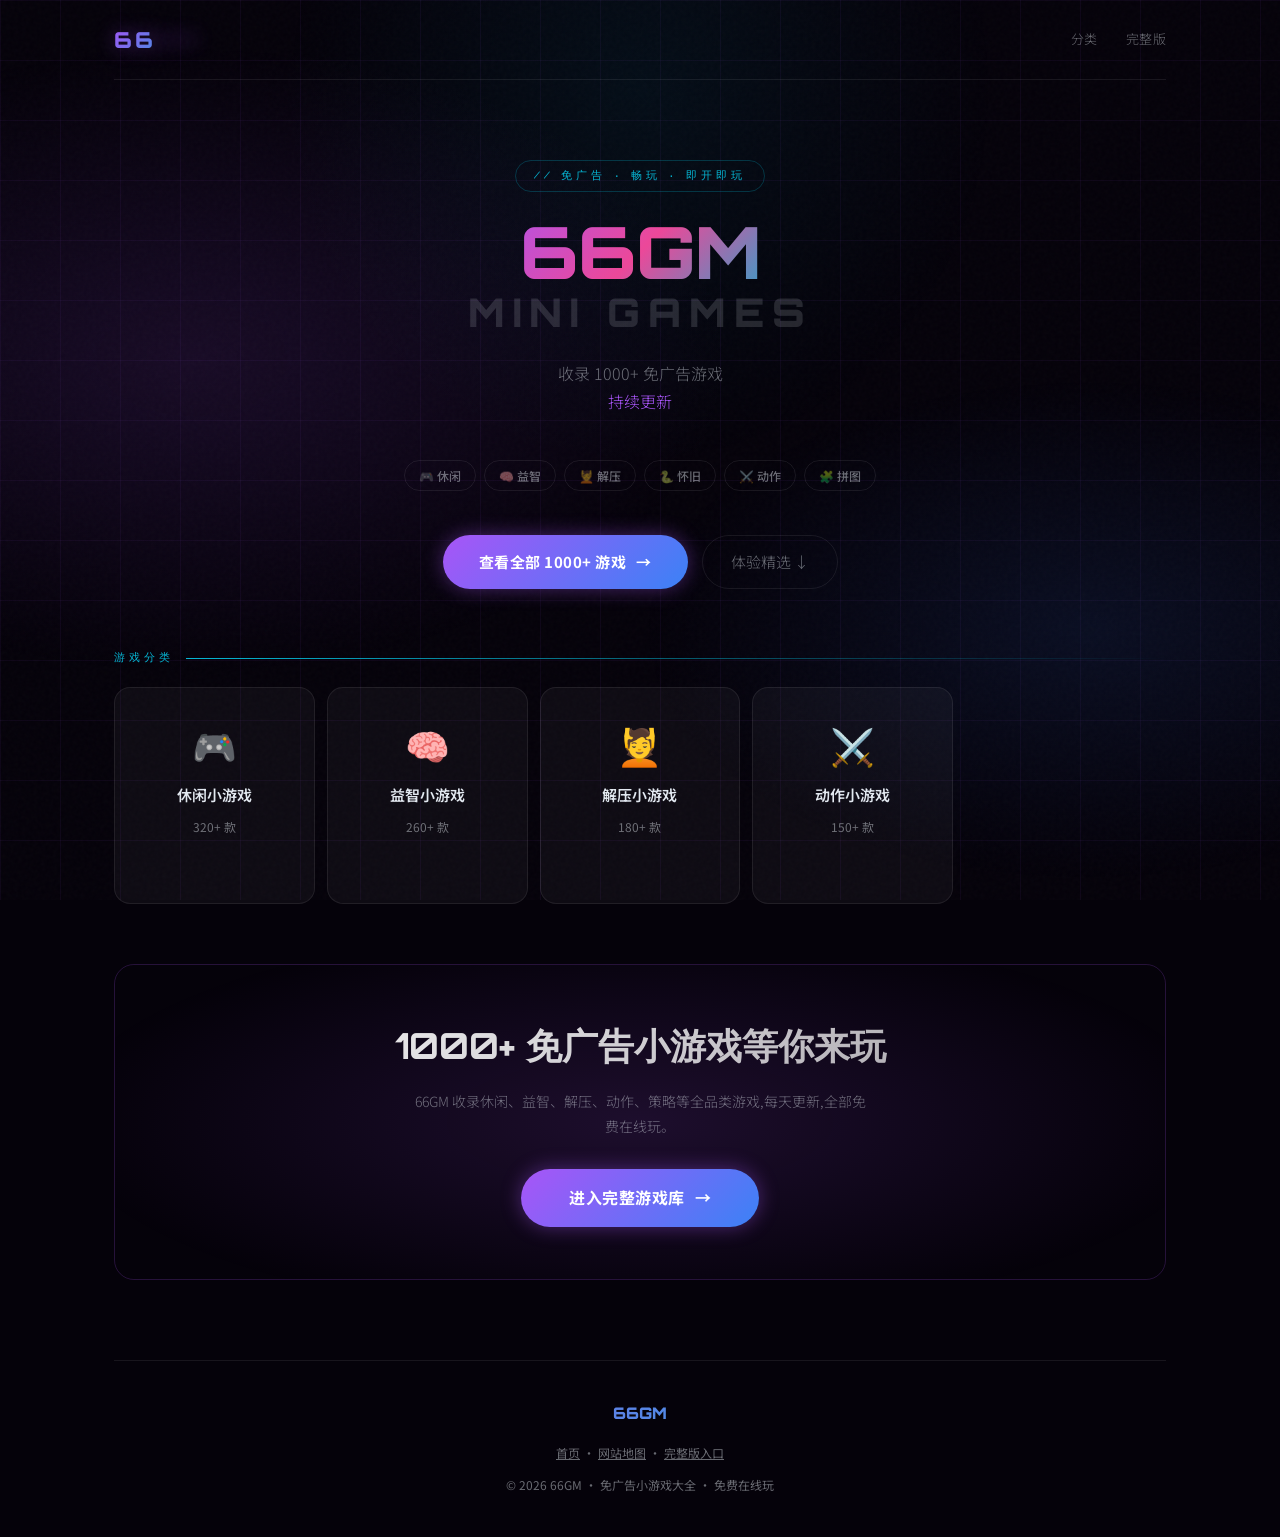
==== index.html @ 883848dd "Update index.html, robots.txt, and sitemap.xml for domain change to 66gm.top and enhance SEO metadat" ====
<!DOCTYPE html>
<html lang="zh-CN">
<head>
  <meta charset="UTF-8" />
  <meta name="viewport" content="width=device-width, initial-scale=1.0" />
  <title>免广告小游戏_抖音小游戏免广告入口_某音小游戏无广告大全-66GM</title>
  <meta name="description" content="66GM免广告小游戏大全，收录1000+抖音小游戏免广告版本，支持免广告入口、无广告畅玩！包含休闲/益智/解压/动作等全品类游戏，免费在线玩，即开即玩无广告。" />
  <meta name="keywords" content="免广告小游戏,抖音小游戏免广告,某音小游戏无广告,抖音免广告小游戏,无广告小游戏,小游戏免广告入口,某音小游戏入口,小游戏去广告版,免广告游戏在线玩" />
  <meta name="robots" content="index,follow" />
  <link rel="canonical" href="https://66gm.top/" />
  <link ref="icon" href="./favicon.ico" />

  <link rel="preconnect" href="https://fonts.googleapis.com" />
  <link href="https://fonts.googleapis.com/css2?family=Orbitron:wght@400;700;900&family=Noto+Sans+SC:wght@300;400;500;700&display=swap" rel="stylesheet" />

  <script type="application/ld+json">
  {
    "@context": "https://schema.org",
    "@type": "WebSite",
    "name": "66GM免广告小游戏",
    "alternateName": ["66GM", "免广告小游戏大全"],
    "url": "https://66gm.top/",
    "description": "66GM免广告小游戏大全，收录1000+抖音小游戏免广告版本，支持免广告入口、无广告畅玩",
    "keywords": "免广告小游戏,抖音小游戏免广告,某音小游戏无广告,小游戏免广告入口",
    "potentialAction": {
      "@type": "SearchAction",
      "target": "https://66gm.top/search?q={search_term_string}",
      "query-input": "required name=search_term_string"
    }
  }
  </script>
  
  <script type="application/ld+json">
  {
    "@context": "https://schema.org",
    "@type": "WebPage",
    "name": "免广告小游戏_抖音小游戏免广告入口",
    "url": "https://66gm.top/",
    "description": "66GM免广告小游戏大全，收录1000+抖音小游戏免广告版本，包含休闲/益智/解压/动作等全品类游戏",
    "inLanguage": "zh-CN",
    "isPartOf": {
      "@type": "WebSite",
      "name": "66GM免广告小游戏",
      "url": "https://66gm.top/"
    }
  }
  </script>
  
  <script type="application/ld+json">
  {
    "@context": "https://schema.org",
    "@type": "Organization",
    "name": "66GM",
    "alternateName": "66GM免广告小游戏",
    "url": "https://66gm.top/",
    "description": "免广告小游戏平台，收录1000+免广告游戏，支持抖音小游戏免广告入口",
    "sameAs": []
  }
  </script>

  <style>
    *,*::before,*::after{box-sizing:border-box;margin:0;padding:0}

    :root{
      --bg:       #05020a;
      --surface:  rgba(255,255,255,0.04);
      --border:   rgba(255,255,255,0.08);
      --neon-p:   #a855f7;
      --neon-b:   #3b82f6;
      --neon-c:   #06b6d4;
      --neon-pink:#ec4899;
      --text:     #e2e8f0;
      --muted:    rgba(226,232,240,0.45);
      --glow-p:   0 0 20px rgba(168,85,247,0.4);
      --glow-b:   0 0 20px rgba(59,130,246,0.4);
      --glow-c:   0 0 20px rgba(6,182,212,0.4);
    }

    html{scroll-behavior:smooth;scrollbar-width:thin;scrollbar-color:var(--neon-p) var(--bg)}
    ::-webkit-scrollbar{width:4px}
    ::-webkit-scrollbar-track{background:var(--bg)}
    ::-webkit-scrollbar-thumb{background:var(--neon-p);border-radius:2px}

    body{
      font-family:'Noto Sans SC',sans-serif;
      background:var(--bg);
      color:var(--text);
      min-height:100vh;
      overflow-x:hidden;
      line-height:1.6;
    }

    /* ── Background ── */
    .bg-grid{
      position:fixed;inset:0;z-index:0;pointer-events:none;
      background-image:
        linear-gradient(rgba(168,85,247,0.06) 1px,transparent 1px),
        linear-gradient(90deg,rgba(168,85,247,0.06) 1px,transparent 1px);
      background-size:60px 60px;
    }
    .bg-glow{
      position:fixed;inset:0;z-index:0;pointer-events:none;
      background:
        radial-gradient(ellipse 60% 50% at 15% 40%,rgba(168,85,247,0.12) 0%,transparent 70%),
        radial-gradient(ellipse 50% 40% at 85% 70%,rgba(59,130,246,0.10) 0%,transparent 70%),
        radial-gradient(ellipse 40% 60% at 50% 10%,rgba(6,182,212,0.07) 0%,transparent 70%);
    }

    /* ── Noise overlay ── */
    .noise{
      position:fixed;inset:0;z-index:1;pointer-events:none;opacity:0.025;
      background-image:url("data:image/svg+xml,%3Csvg viewBox='0 0 256 256' xmlns='http://www.w3.org/2000/svg'%3E%3Cfilter id='n'%3E%3CfeTurbulence type='fractalNoise' baseFrequency='0.9' numOctaves='4' stitchTiles='stitch'/%3E%3C/filter%3E%3Crect width='100%25' height='100%25' filter='url(%23n)'/%3E%3C/svg%3E");
    }

    .wrapper{position:relative;z-index:2;max-width:1100px;margin:0 auto;padding:0 24px}

    /* ── Nav ── */
    nav{
      display:flex;align-items:center;justify-content:space-between;
      padding:22px 0;
      border-bottom:1px solid var(--border);
    }
    .logo{
      font-family:'Orbitron',monospace;
      font-size:22px;font-weight:900;
      background:linear-gradient(135deg,var(--neon-p),var(--neon-c));
      -webkit-background-clip:text;-webkit-text-fill-color:transparent;
      background-clip:text;
      text-shadow:var(--glow-p);
      letter-spacing:3px;
    }
    .logo span{opacity:.6}
    .nav-links{display:flex;gap:28px;font-size:13px}
    .nav-links a{
      color:var(--muted);text-decoration:none;transition:color .2s;
      font-weight:300;letter-spacing:.5px;
    }
    .nav-links a:hover{color:var(--text)}

    /* ── Hero ── */
    .hero{
      padding:80px 0 60px;
      display:flex;flex-direction:column;align-items:center;text-align:center;
    }
    .hero-eyebrow{
      font-family:'Orbitron',monospace;
      font-size:11px;letter-spacing:4px;text-transform:uppercase;
      color:var(--neon-c);
      margin-bottom:20px;
      padding:6px 18px;
      border:1px solid rgba(6,182,212,0.25);
      border-radius:100px;
      animation:pulse-border 3s ease-in-out infinite;
    }
    @keyframes pulse-border{
      0%,100%{border-color:rgba(6,182,212,0.25);box-shadow:0 0 0 rgba(6,182,212,0)}
      50%{border-color:rgba(6,182,212,0.55);box-shadow:0 0 14px rgba(6,182,212,0.15)}
    }
    .hero-title{
      font-family:'Orbitron',monospace;
      font-size:clamp(38px,7vw,72px);
      font-weight:900;
      line-height:1.1;
      margin-bottom:24px;
      letter-spacing:-1px;
    }
    .hero-title .line1{
      display:block;
      background:linear-gradient(135deg,#a855f7 0%,#ec4899 50%,#06b6d4 100%);
      -webkit-background-clip:text;-webkit-text-fill-color:transparent;
      background-clip:text;
    }
    .hero-title .line2{
      display:block;
      color:rgba(226,232,240,0.15);
      font-size:.55em;
      letter-spacing:8px;
    }
    .hero-sub{
      font-size:16px;color:var(--muted);font-weight:300;
      max-width:500px;margin-bottom:44px;
      line-height:1.8;
    }
    .hero-sub em{font-style:normal;color:var(--neon-p)}

    /* ── Tags ── */
    .hero-tags{display:flex;flex-wrap:wrap;gap:8px;justify-content:center;margin-bottom:44px}
    .tag{
      font-size:12px;font-weight:500;
      padding:5px 14px;border-radius:100px;
      border:1px solid var(--border);
      color:var(--muted);
      transition:all .2s;
    }
    .tag:hover{
      border-color:var(--neon-p);
      color:var(--neon-p);
      box-shadow:var(--glow-p);
    }

    /* ── CTA Button ── */
    .cta-group{display:flex;gap:14px;flex-wrap:wrap;justify-content:center}
    .btn-primary{
      display:inline-flex;align-items:center;gap:10px;
      padding:14px 36px;border-radius:100px;
      background:linear-gradient(135deg,var(--neon-p),var(--neon-b));
      color:#fff;font-weight:700;font-size:15px;
      text-decoration:none;
      box-shadow:var(--glow-p);
      transition:all .25s;
      letter-spacing:.5px;
      border:none;cursor:pointer;
    }
    .btn-primary:hover{
      transform:translateY(-2px) scale(1.02);
      box-shadow:0 0 40px rgba(168,85,247,0.5),var(--glow-p);
      text-decoration:none;color:#fff;
    }
    .btn-primary .arrow{transition:transform .2s}
    .btn-primary:hover .arrow{transform:translateX(4px)}

    .btn-ghost{
      display:inline-flex;align-items:center;gap:8px;
      padding:14px 28px;border-radius:100px;
      background:transparent;
      border:1px solid var(--border);
      color:var(--muted);font-size:15px;font-weight:300;
      text-decoration:none;transition:all .2s;
    }
    .btn-ghost:hover{
      border-color:rgba(255,255,255,0.25);
      color:var(--text);
      text-decoration:none;
    }

    /* ── Categories ── */
    .section-label{
      font-family:'Orbitron',monospace;
      font-size:11px;letter-spacing:4px;text-transform:uppercase;
      color:var(--neon-c);margin-bottom:20px;
      display:flex;align-items:center;gap:12px;
    }
    .section-label::after{
      content:'';flex:1;height:1px;
      background:linear-gradient(90deg,var(--neon-c),transparent);
    }

    .cat-grid{
      display:grid;
      grid-template-columns:repeat(auto-fill,minmax(200px,1fr));
      gap:12px;
      margin-bottom:60px;
    }
    .cat-card{
      position:relative;
      background:var(--surface);
      border:1px solid var(--border);
      border-radius:16px;
      padding:28px 20px;
      text-decoration:none;
      display:flex;flex-direction:column;align-items:center;
      gap:10px;
      overflow:hidden;
      transition:all .3s;
      cursor:pointer;
    }
    .cat-card::before{
      content:'';position:absolute;inset:0;
      background:linear-gradient(135deg,var(--c1,.6,.15),var(--c2,.6,.05));
      opacity:0;transition:opacity .3s;
    }
    .cat-card:hover{
      border-color:var(--c,var(--neon-p));
      transform:translateY(-4px);
      box-shadow:0 8px 32px rgba(0,0,0,0.4),0 0 20px var(--glow,var(--glow-p));
      text-decoration:none;
    }
    .cat-card:hover::before{opacity:1}
    .cat-card:nth-child(1){--c:#a855f7;--c1:168,85,247;--c2:59,130,246;--glow:var(--glow-p)}
    .cat-card:nth-child(2){--c:#06b6d4;--c1:6,182,212;--c2:6,182,212;--glow:var(--glow-c)}
    .cat-card:nth-child(3){--c:#ec4899;--c1:236,72,153;--c2:168,85,247;--glow:0 0 20px rgba(236,72,153,0.4)}
    .cat-card:nth-child(4){--c:#3b82f6;--c1:59,130,246;--c2:6,182,212;--glow:var(--glow-b)}
    .cat-icon{font-size:36px;position:relative;z-index:1}
    .cat-name{
      font-weight:600;font-size:15px;
      color:var(--text);position:relative;z-index:1;
    }
    .cat-count{
      font-size:12px;color:var(--muted);position:relative;z-index:1;
    }
    .cat-arrow{
      font-size:18px;opacity:0;transform:translateX(-6px);
      transition:all .2s;color:var(--c,var(--neon-p));
      position:relative;z-index:1;
    }
    .cat-card:hover .cat-arrow{opacity:1;transform:translateX(0)}

    /* ── Game Feature Card ── */
    .game-section{margin-bottom:80px}
    .game-card{
      background:var(--surface);
      border:1px solid var(--border);
      border-radius:24px;
      overflow:hidden;
      display:grid;
      grid-template-columns:1fr 1fr;
      min-height:380px;
    }
    @media(max-width:700px){
      .game-card{grid-template-columns:1fr}
    }
    .game-visual{
      background:linear-gradient(135deg,rgba(168,85,247,0.25),rgba(6,182,212,0.15));
      display:flex;align-items:center;justify-content:center;
      flex-direction:column;gap:20px;
      padding:48px 32px;
      position:relative;overflow:hidden;
    }
    .game-visual::before{
      content:'';position:absolute;
      width:280px;height:280px;border-radius:50%;
      background:radial-gradient(circle,rgba(168,85,247,0.3),transparent 70%);
      top:50%;left:50%;transform:translate(-50%,-50%);
      animation:float 6s ease-in-out infinite;
    }
    @keyframes float{
      0%,100%{transform:translate(-50%,-50%) scale(1)}
      50%{transform:translate(-50%,-55%) scale(1.05)}
    }
    .game-icon{
      font-size:100px;position:relative;z-index:1;
      filter:drop-shadow(0 0 20px rgba(168,85,247,0.6));
      animation:float 6s ease-in-out infinite;
    }
    .game-badge{
      font-family:'Orbitron',monospace;
      font-size:10px;letter-spacing:3px;text-transform:uppercase;
      color:var(--neon-c);
      padding:5px 14px;border:1px solid rgba(6,182,212,0.3);
      border-radius:100px;
      position:relative;z-index:1;
    }
    .game-info{
      padding:48px 40px;
      display:flex;flex-direction:column;justify-content:center;gap:16px;
    }
    .game-title{
      font-family:'Orbitron',monospace;
      font-size:26px;font-weight:700;
      background:linear-gradient(135deg,#fff,rgba(255,255,255,0.7));
      -webkit-background-clip:text;-webkit-text-fill-color:transparent;
      background-clip:text;
    }
    .game-desc{font-size:14px;color:var(--muted);line-height:1.8;font-weight:300}
    .game-meta{
      display:flex;gap:20px;font-size:12px;color:var(--muted)
    }
    .game-meta span{display:flex;align-items:center;gap:5px}
    .game-tags{display:flex;flex-wrap:wrap;gap:6px}
    .game-tags .tag{font-size:11px;padding:4px 10px}

    /* ── CTA Banner ── */
    .cta-banner{
      margin-bottom:80px;
      border-radius:20px;
      padding:52px 40px;
      text-align:center;
      position:relative;overflow:hidden;
      border:1px solid rgba(168,85,247,0.2);
    }
    .cta-banner::before{
      content:'';position:absolute;inset:0;
      background:
        radial-gradient(ellipse 70% 80% at 50% 50%,rgba(168,85,247,0.15),transparent 80%);
    }
    .cta-banner-title{
      font-family:'Orbitron',monospace;
      font-size:clamp(22px,4vw,36px);
      font-weight:700;
      background:linear-gradient(135deg,#fff,rgba(255,255,255,0.6));
      -webkit-background-clip:text;-webkit-text-fill-color:transparent;
      background-clip:text;
      margin-bottom:14px;position:relative;
    }
    .cta-banner-sub{
      font-size:14px;color:var(--muted);margin-bottom:30px;
      max-width:460px;margin-left:auto;margin-right:auto;position:relative;
      font-weight:300;line-height:1.8;
    }
    .cta-banner .btn-primary{
      position:relative;
      padding:16px 48px;font-size:16px;
    }

    /* ── Why Section ── */
    .why-section{margin-bottom:80px}
    .why-grid{
      display:grid;
      grid-template-columns:repeat(auto-fill,minmax(240px,1fr));
      gap:16px;
    }
    .why-card{
      background:var(--surface);
      border:1px solid var(--border);
      border-radius:16px;
      padding:28px 24px;
    }
    .why-icon{font-size:28px;margin-bottom:12px}
    .why-title{font-size:15px;font-weight:600;margin-bottom:8px}
    .why-desc{font-size:13px;color:var(--muted);font-weight:300;line-height:1.7}

    /* ── Footer ── */
    footer{
      border-top:1px solid var(--border);
      padding:40px 0;
      text-align:center;
    }
    .footer-logo{
      font-family:'Orbitron',monospace;
      font-size:16px;font-weight:900;
      background:linear-gradient(135deg,var(--neon-p),var(--neon-c));
      -webkit-background-clip:text;-webkit-text-fill-color:transparent;
      background-clip:text;
      margin-bottom:14px;
    }
    footer p{font-size:12px;color:var(--muted);line-height:2}
    footer a{color:var(--muted);transition:color .2s}
    footer a:hover{color:var(--neon-p)}
  </style>
</head>
<body>

<div class="bg-grid"></div>
<div class="bg-glow"></div>
<div class="noise"></div>

<div class="wrapper">

  <nav>
    <div class="logo">66<span>GM</span></div>
    <div class="nav-links">
      <a href="#categories">分类</a>
      <a href="https://pay.ldxp.cn/shop/HIHBD2RA" rel="nofollow noopener" target="_blank">完整版</a>
    </div>
  </nav>

  <!-- ── Hero ── -->
  <section class="hero">
    <div class="hero-eyebrow">// 免广告 · 畅玩 · 即开即玩</div>
    <h1 class="hero-title">
      <span class="line1">66GM</span>
      <span class="line2">MINI GAMES</span>
    </h1>
    <p class="hero-sub">
      收录 1000+ 免广告游戏<br/>
      <em>持续更新</em> 
    </p>
    <div class="hero-tags">
      <span class="tag">🎮 休闲</span>
      <span class="tag">🧠 益智</span>
      <span class="tag">💆 解压</span>
      <span class="tag">🐍 怀旧</span>
      <span class="tag">⚔️ 动作</span>
      <span class="tag">🧩 拼图</span>
    </div>
    <div class="cta-group">
      <a class="btn-primary" href="https://pay.ldxp.cn/shop/HIHBD2RA" rel="nofollow noopener" target="_blank">
        查看全部 1000+ 游戏
        <span class="arrow">→</span>
      </a>
      <a class="btn-ghost" href="#categories">
        体验精选 ↓
      </a>
    </div>
  </section>

  <!-- ── Categories ── -->
  <section id="categories">
    <div class="section-label">游戏分类</div>
    <div class="cat-grid">
      <a class="cat-card" href="https://pay.ldxp.cn/shop/HIHBD2RA" rel="nofollow noopener" target="_blank">
        <div class="cat-icon">🎮</div>
        <div class="cat-name">休闲小游戏</div>
        <div class="cat-count">320+ 款</div>
        <div class="cat-arrow">→</div>
      </a>
      <a class="cat-card" href="https://pay.ldxp.cn/shop/HIHBD2RA" rel="nofollow noopener" target="_blank">
        <div class="cat-icon">🧠</div>
        <div class="cat-name">益智小游戏</div>
        <div class="cat-count">260+ 款</div>
        <div class="cat-arrow">→</div>
      </a>
      <a class="cat-card" href="https://pay.ldxp.cn/shop/HIHBD2RA" rel="nofollow noopener" target="_blank">
        <div class="cat-icon">💆</div>
        <div class="cat-name">解压小游戏</div>
        <div class="cat-count">180+ 款</div>
        <div class="cat-arrow">→</div>
      </a>
      <a class="cat-card" href="https://pay.ldxp.cn/shop/HIHBD2RA" rel="nofollow noopener" target="_blank">
        <div class="cat-icon">⚔️</div>
        <div class="cat-name">动作小游戏</div>
        <div class="cat-count">150+ 款</div>
        <div class="cat-arrow">→</div>
      </a>
    </div>
  </section>

  <!-- ── CTA Banner ── -->
  <div class="cta-banner">
    <div class="cta-banner-title">1000+ 免广告小游戏等你来玩</div>
    <p class="cta-banner-sub">
      66GM 收录休闲、益智、解压、动作、策略等全品类游戏,每天更新,全部免费在线玩。
    </p>
    <a class="btn-primary" href="https://pay.ldxp.cn/shop/HIHBD2RA" rel="nofollow noopener" target="_blank">
      进入完整游戏库
      <span class="arrow">→</span>
    </a>
  </div>

  <footer>
    <div class="footer-logo">66GM</div>
    <p>
      <a href="/">首页</a> ·
      <a href="sitemap.xml">网站地图</a> ·
      <a href="https://pay.ldxp.cn/shop/HIHBD2RA" rel="nofollow" target="_blank">完整版入口</a>
    </p>
    <p style="margin-top:8px">© 2026 66GM · 免广告小游戏大全 · 免费在线玩</p>
  </footer>

</div>

</body>
</html>
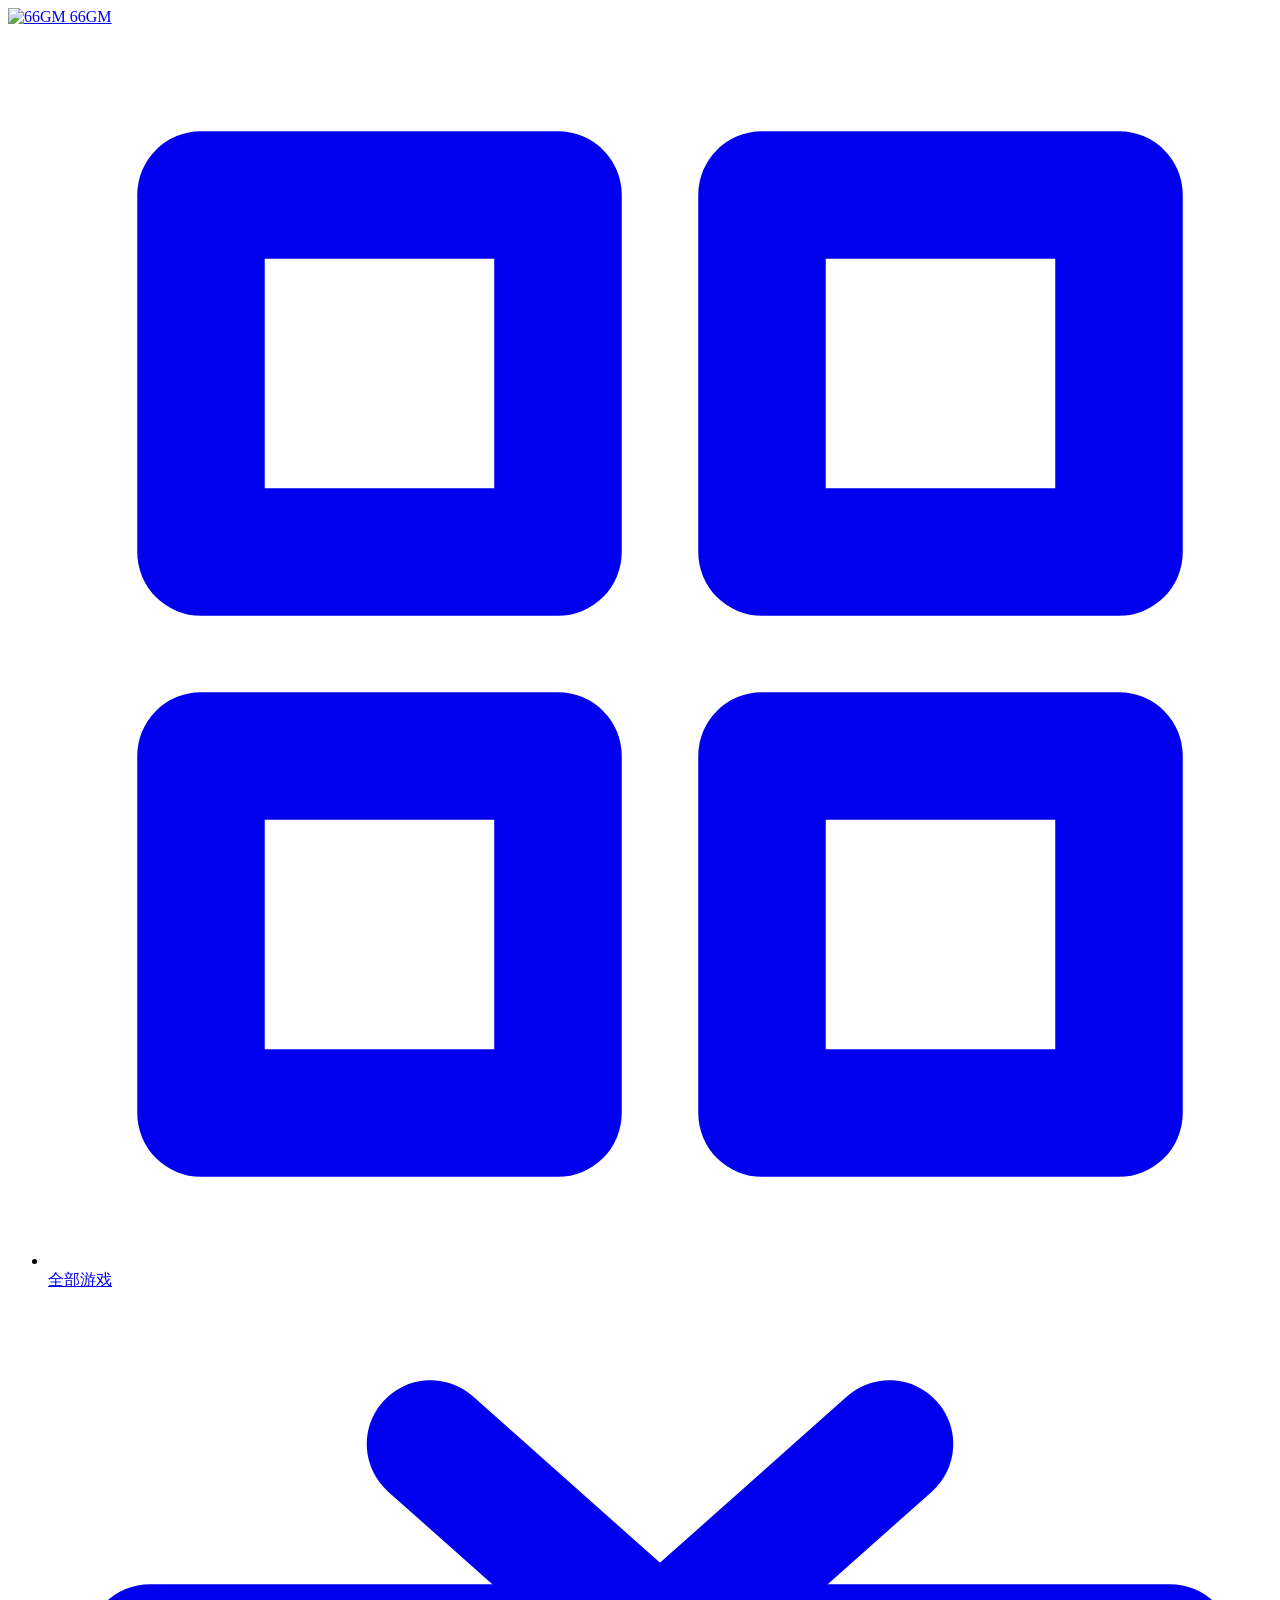
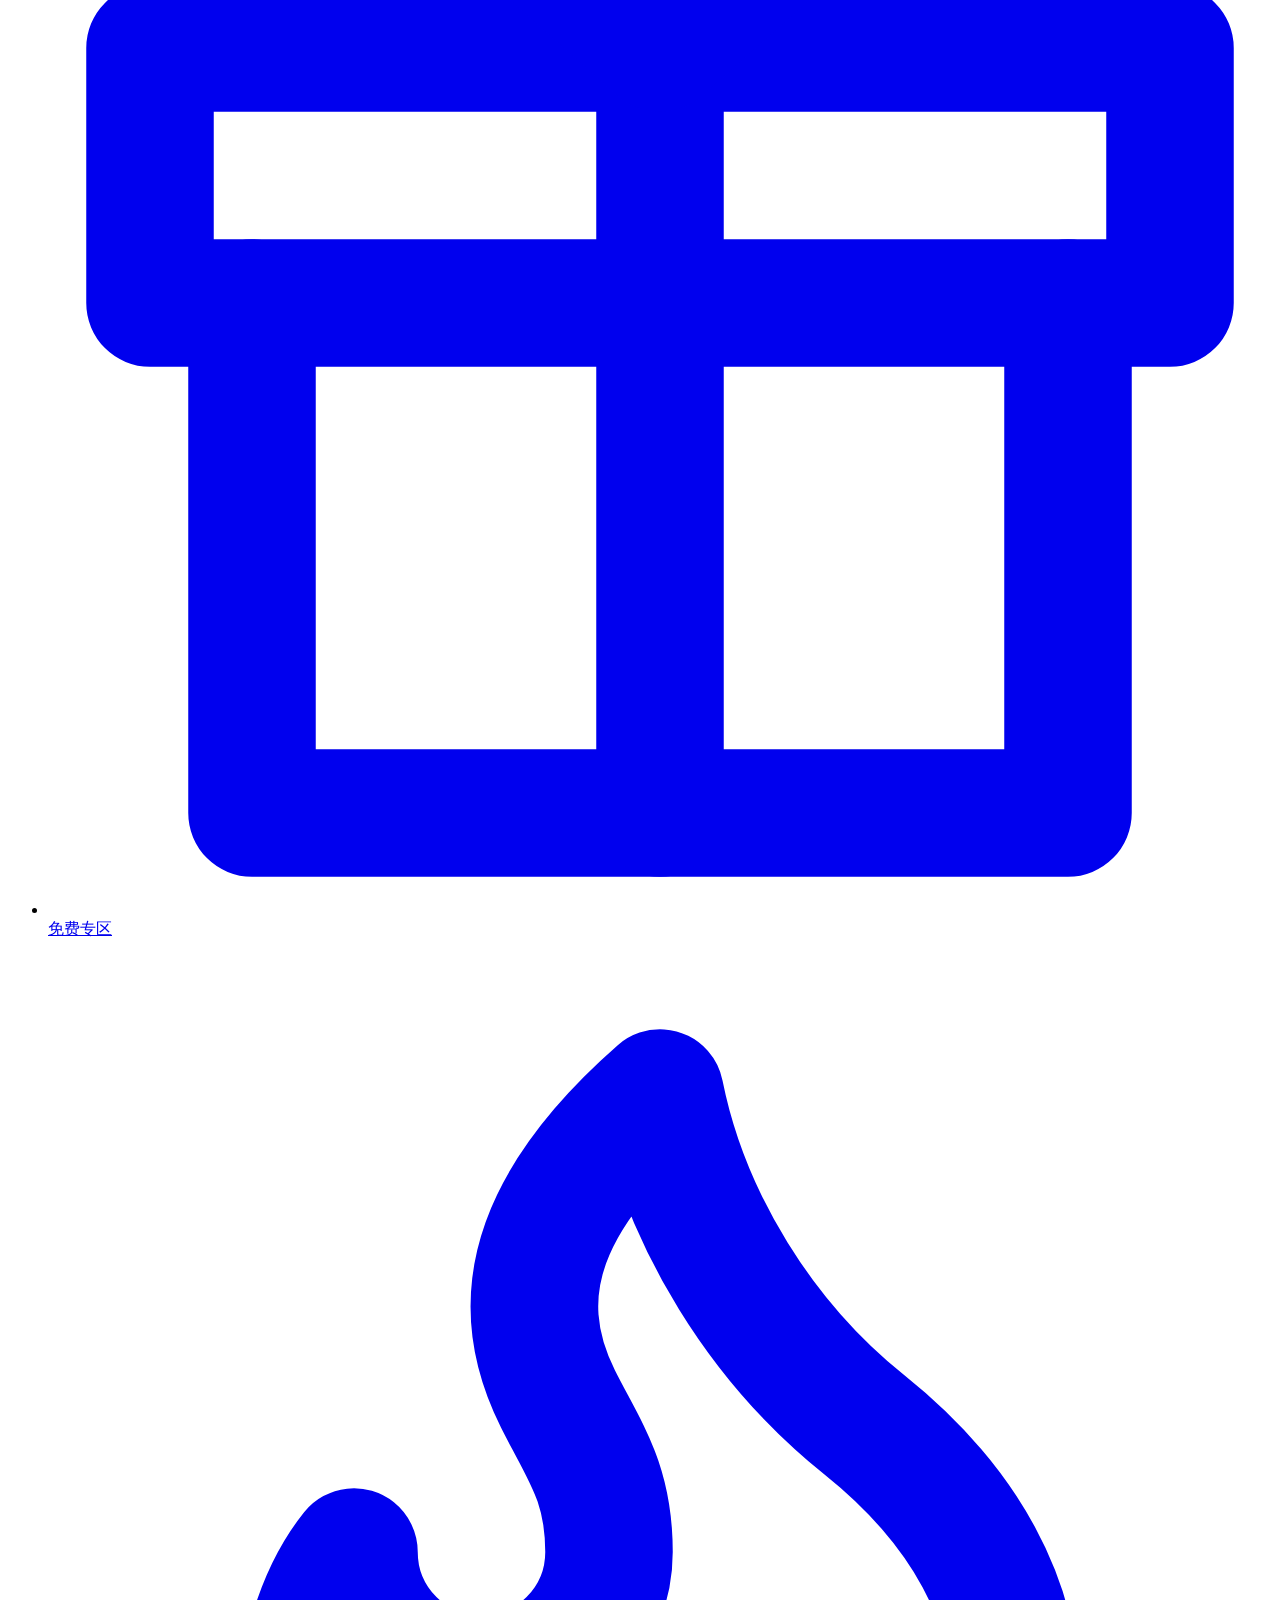
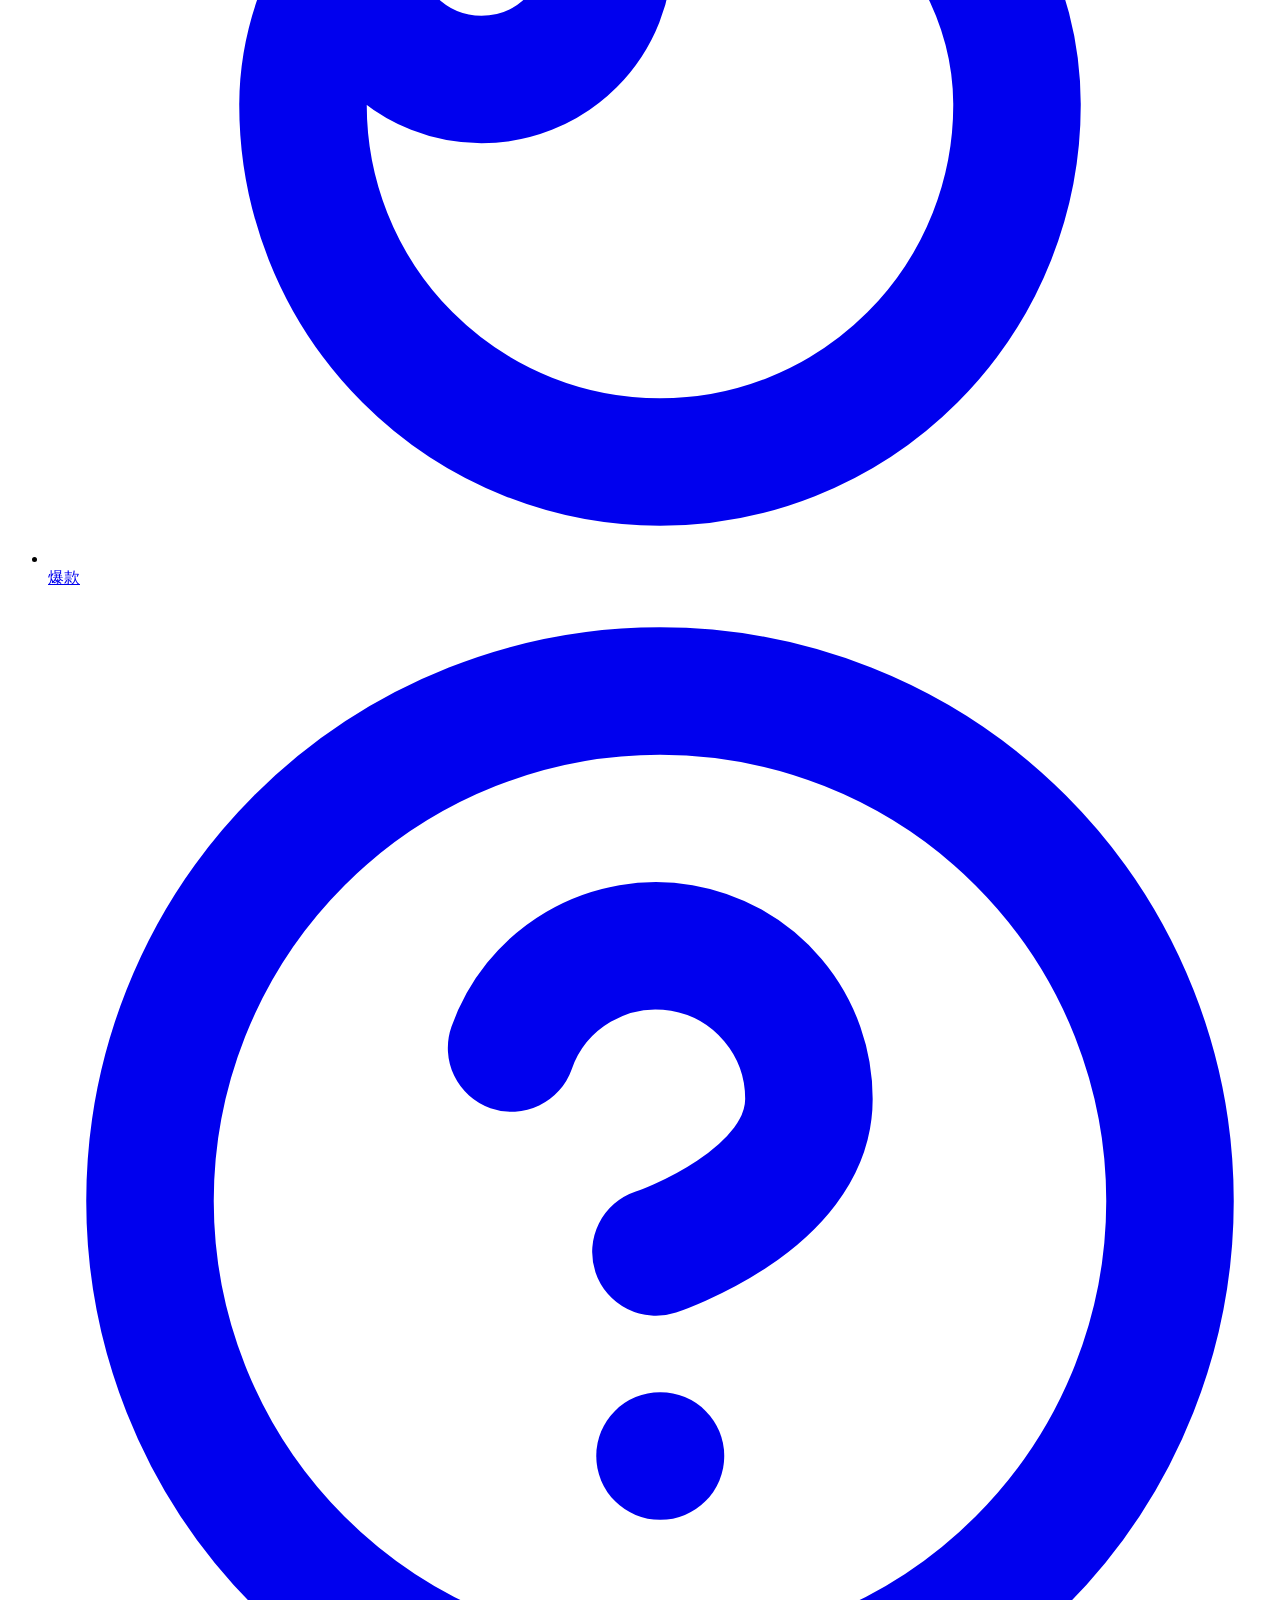
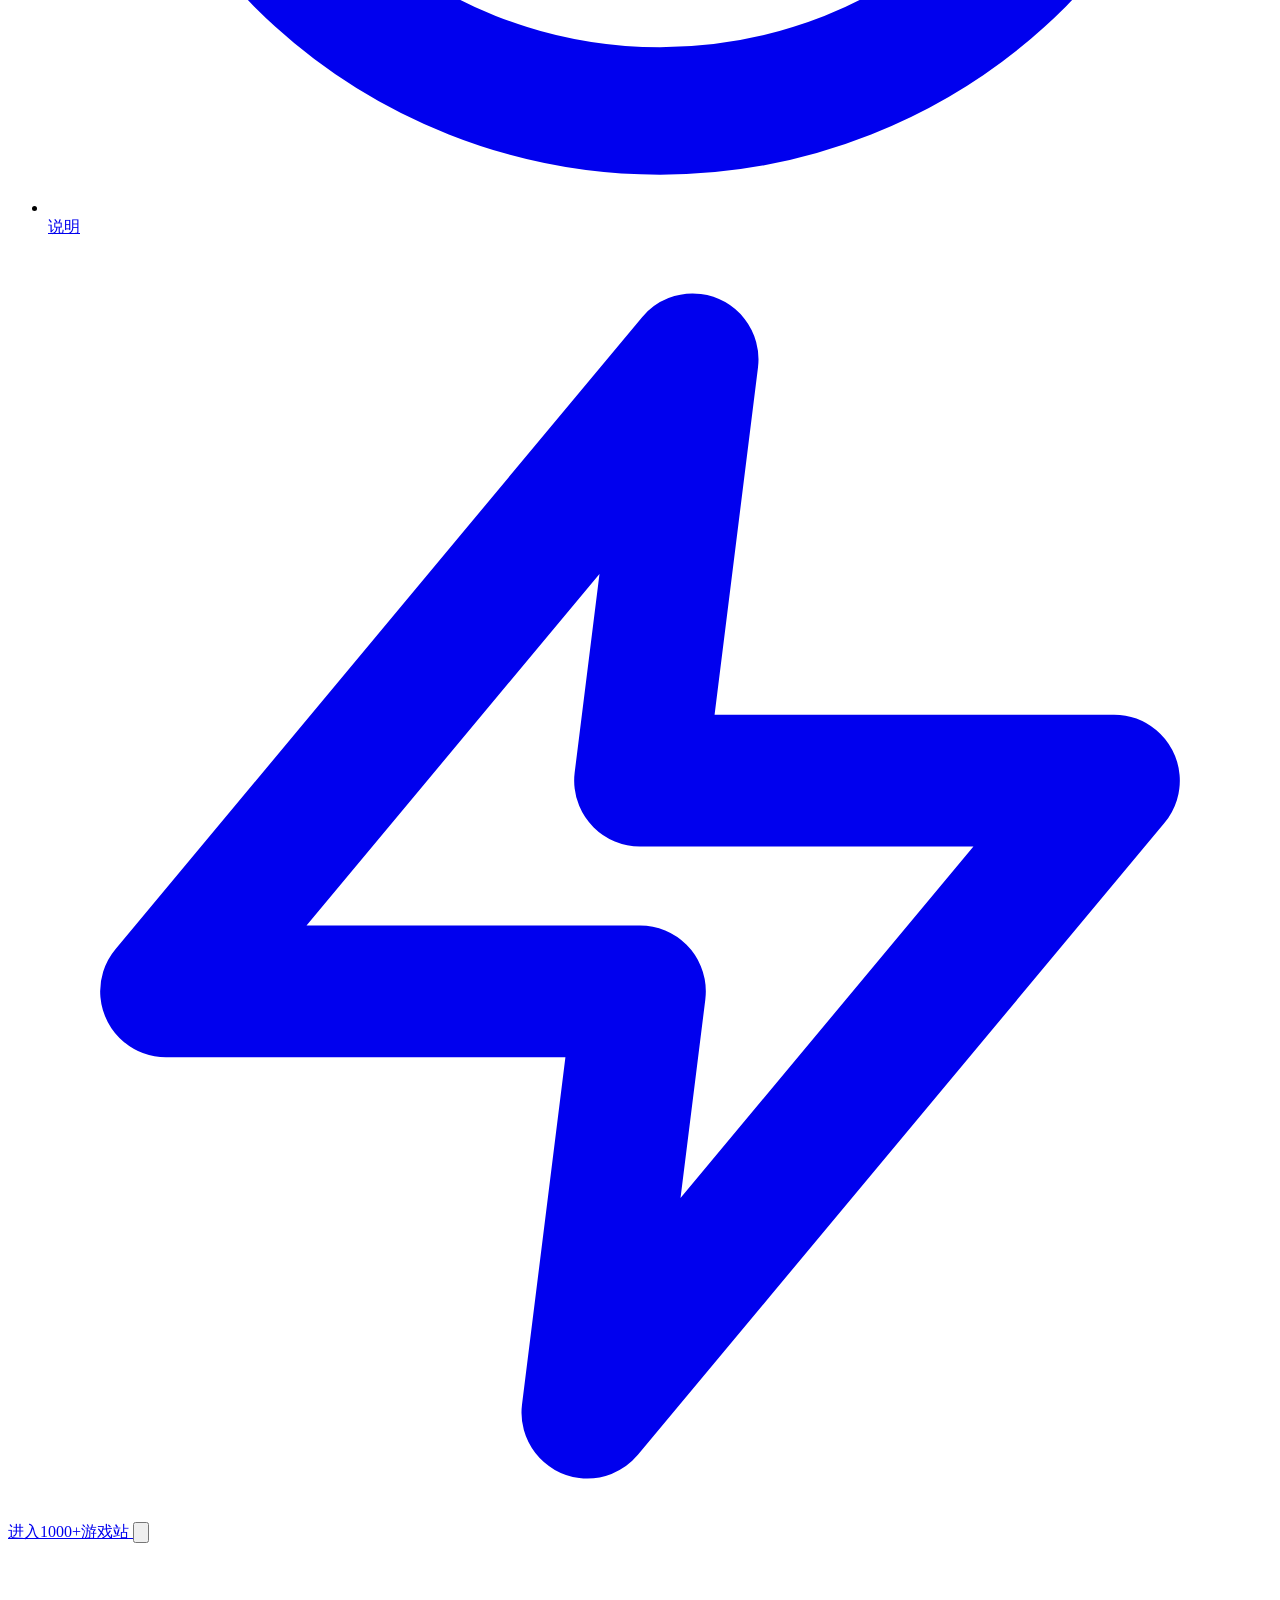
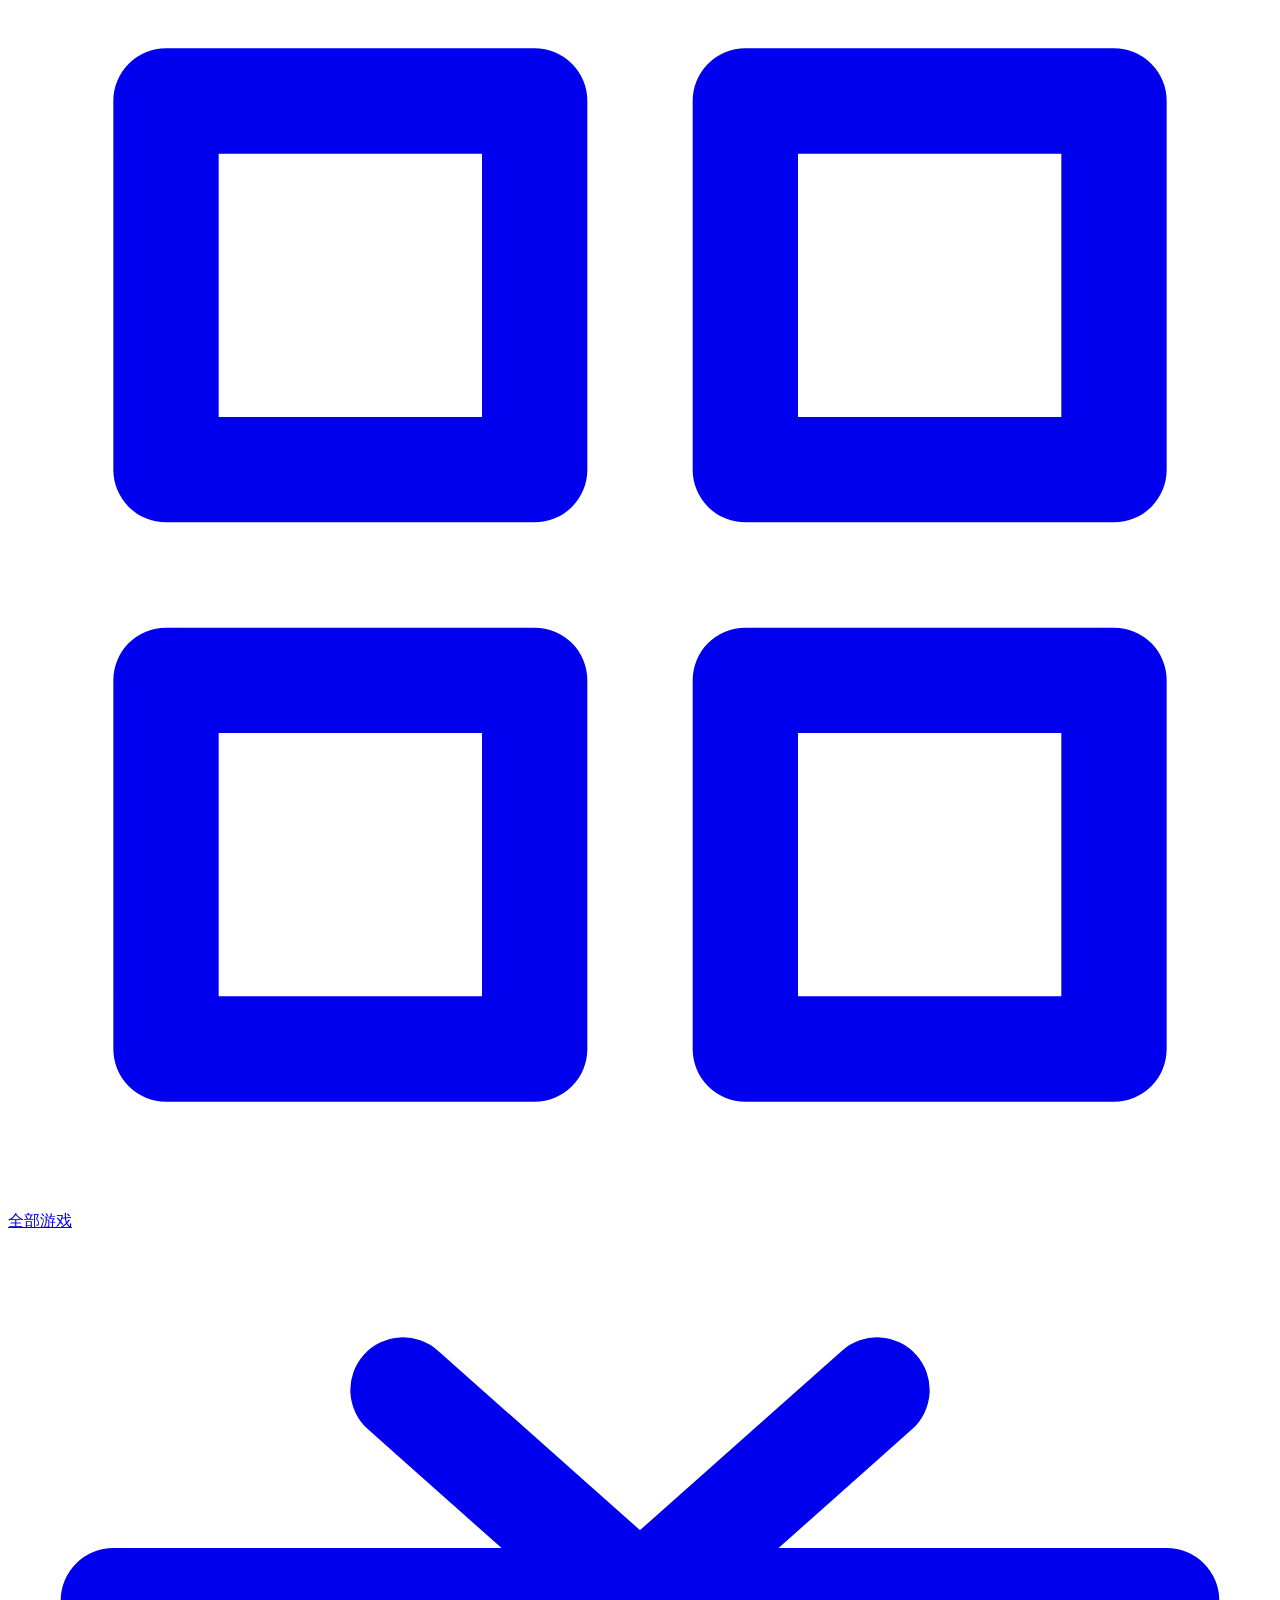
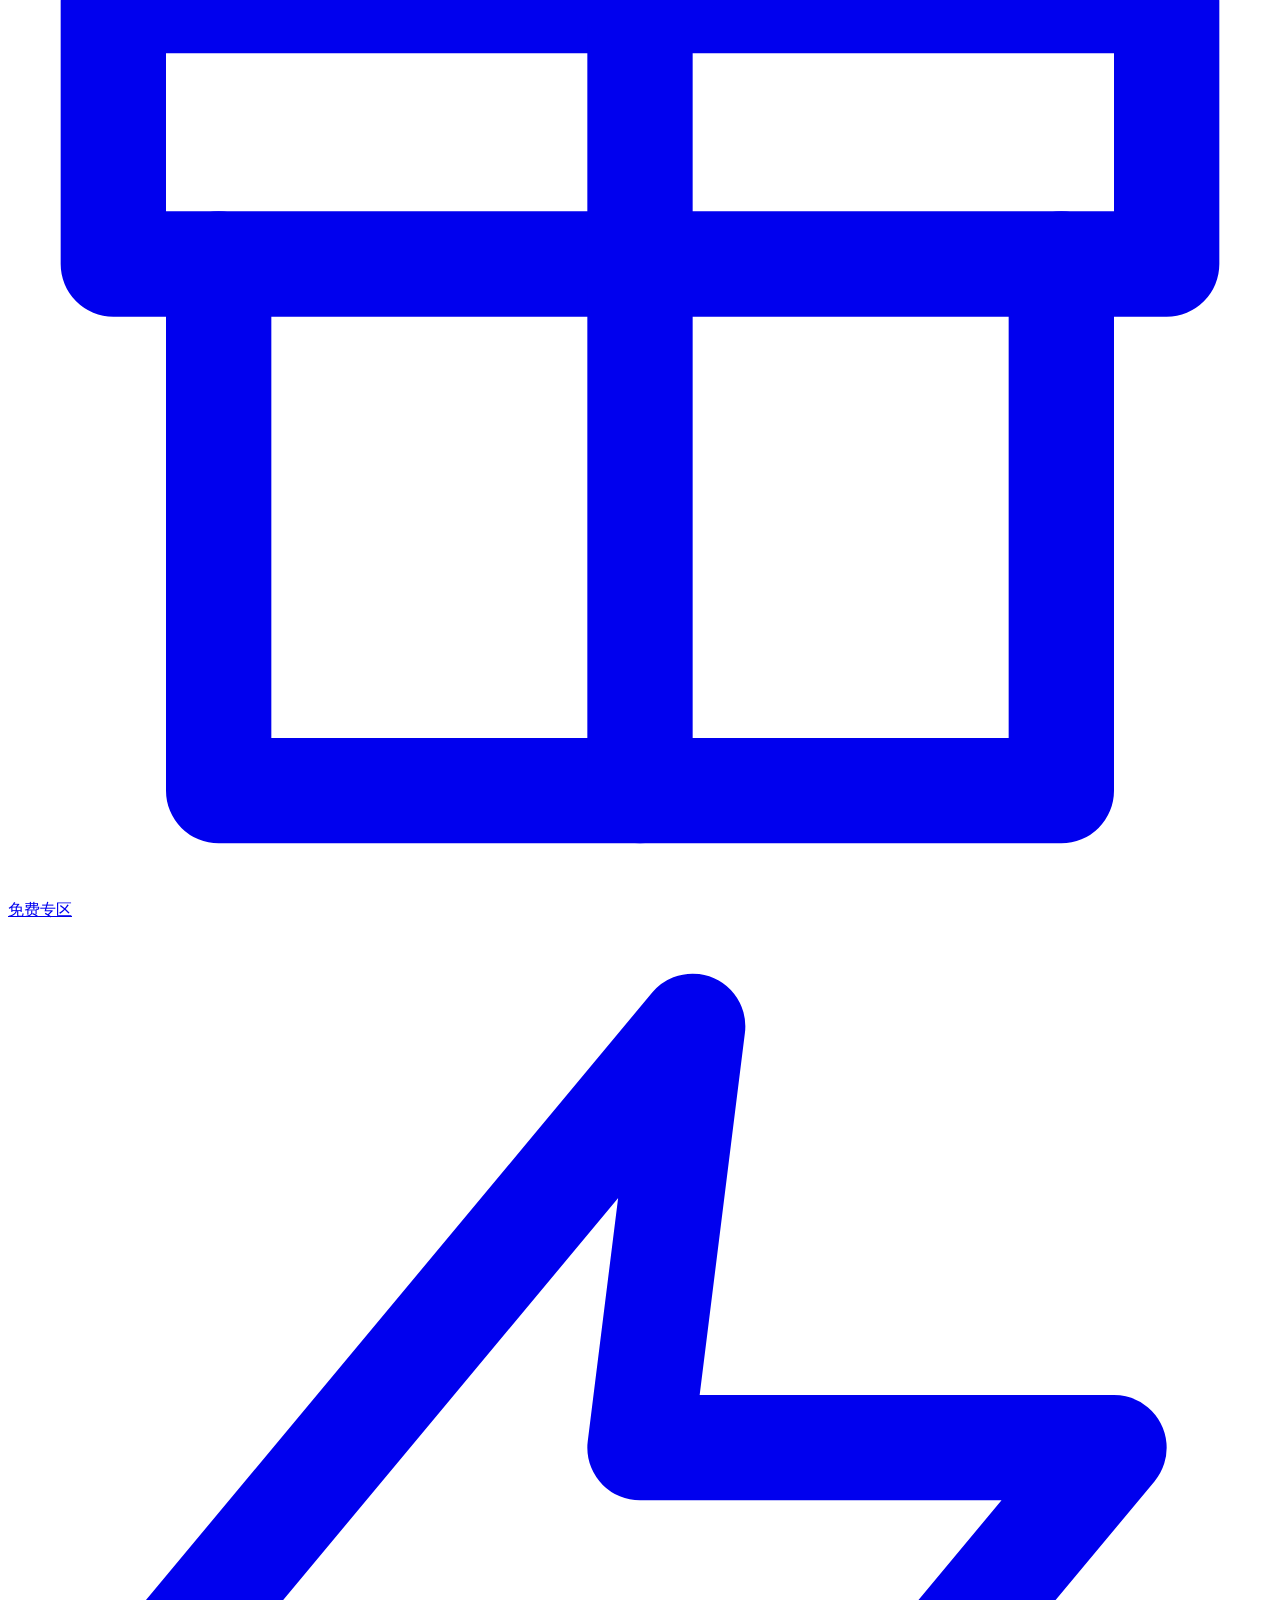
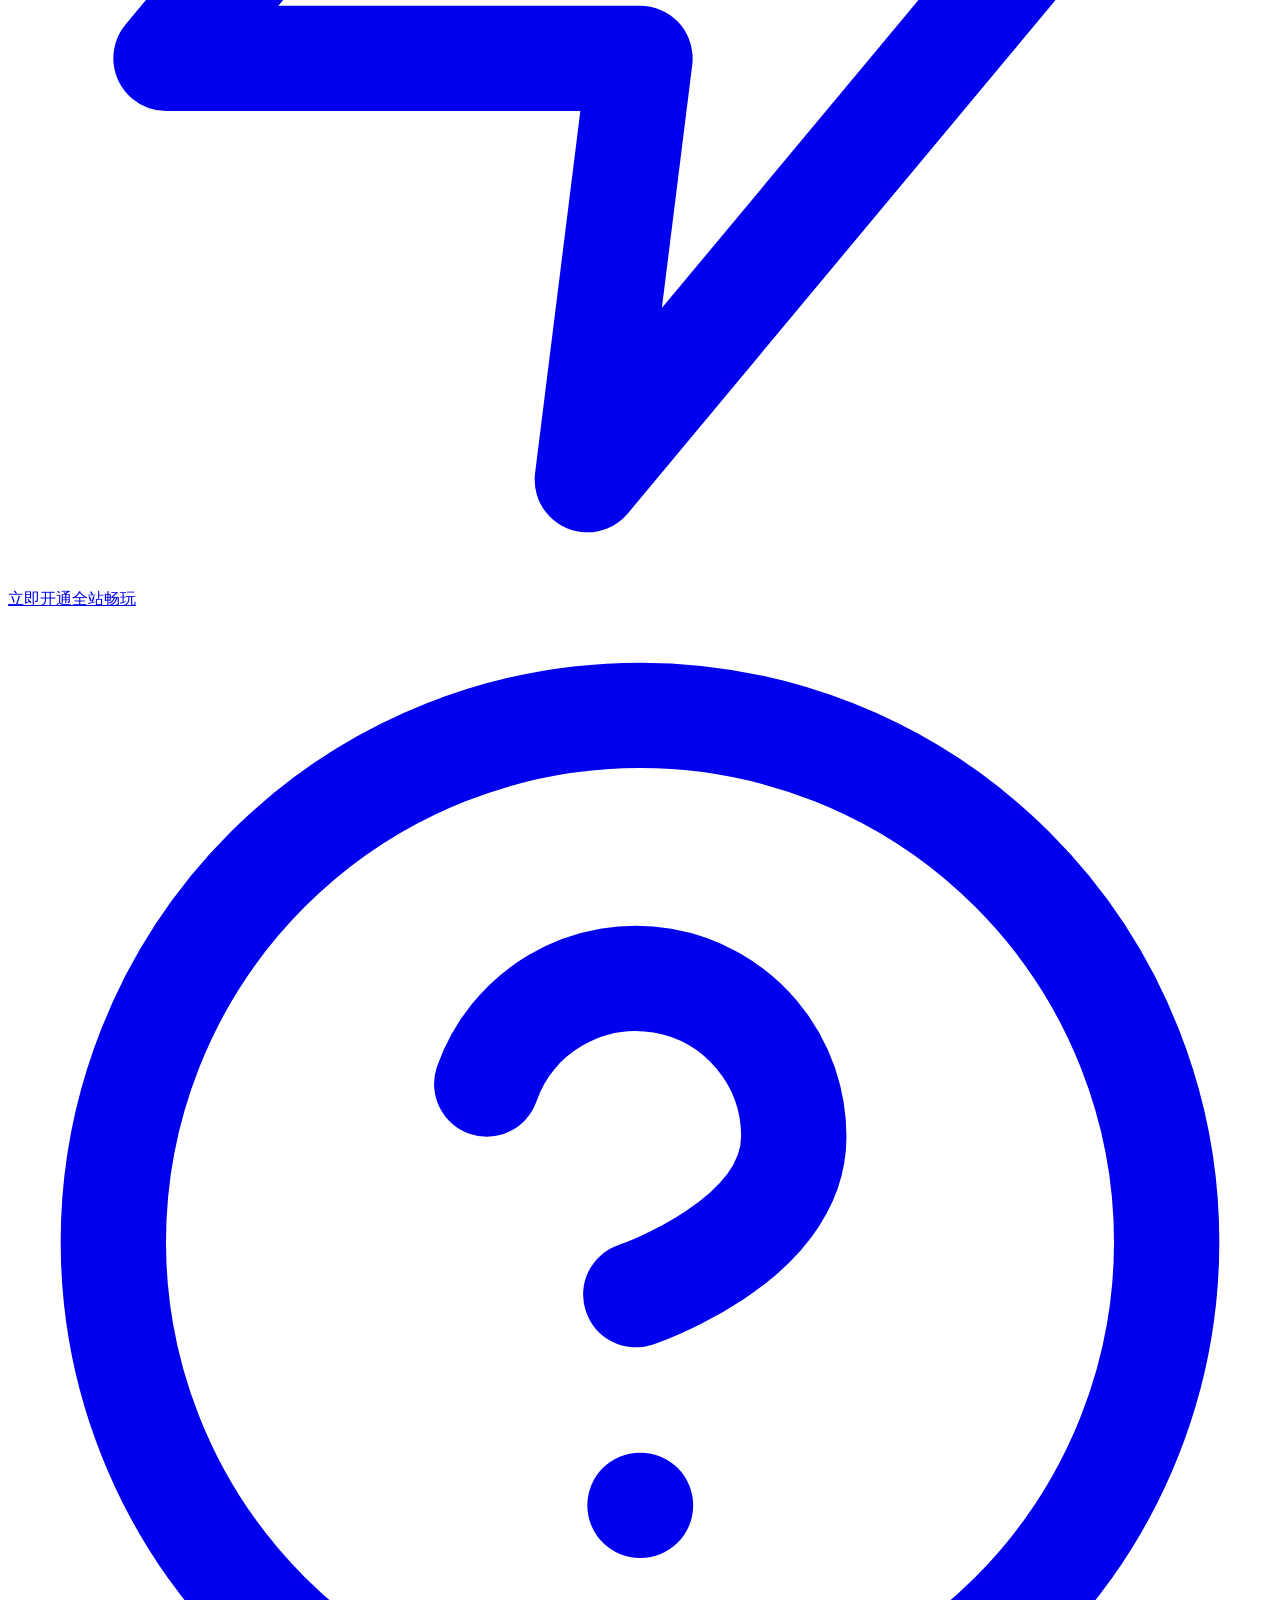
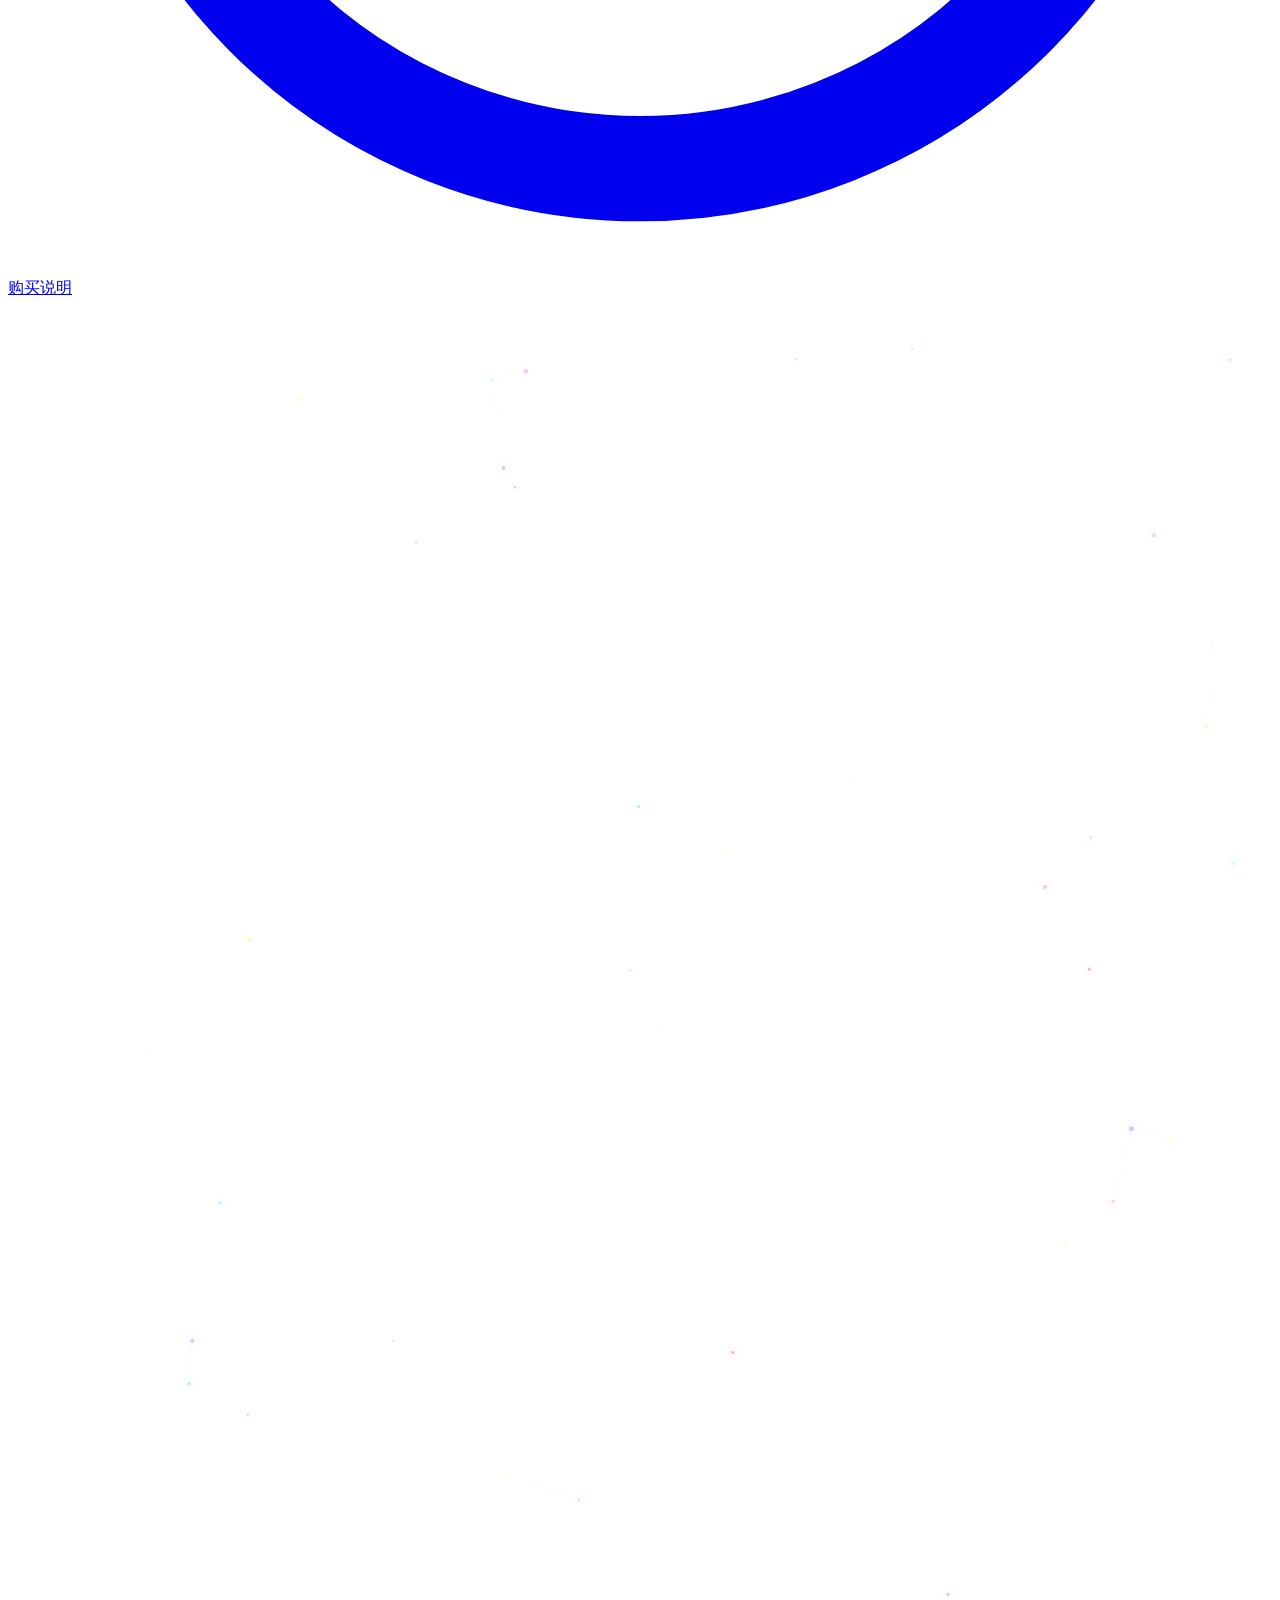
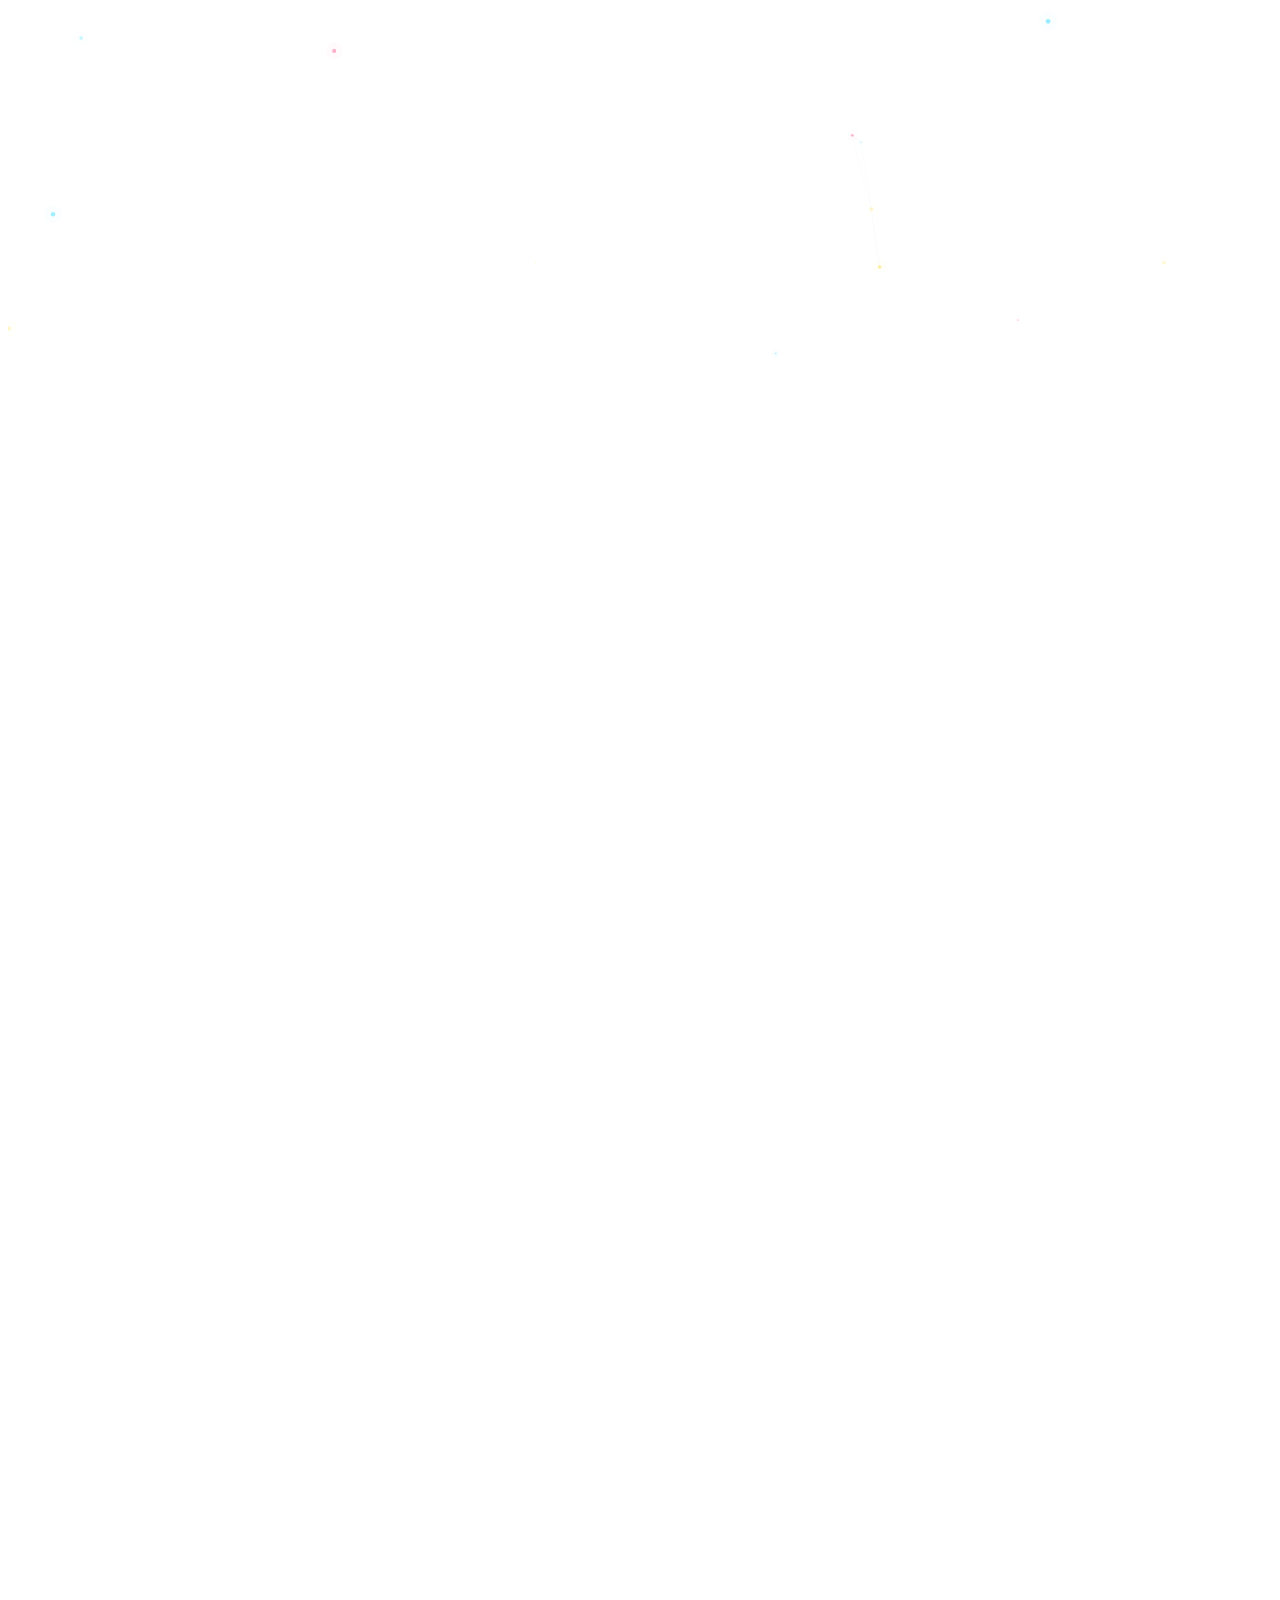
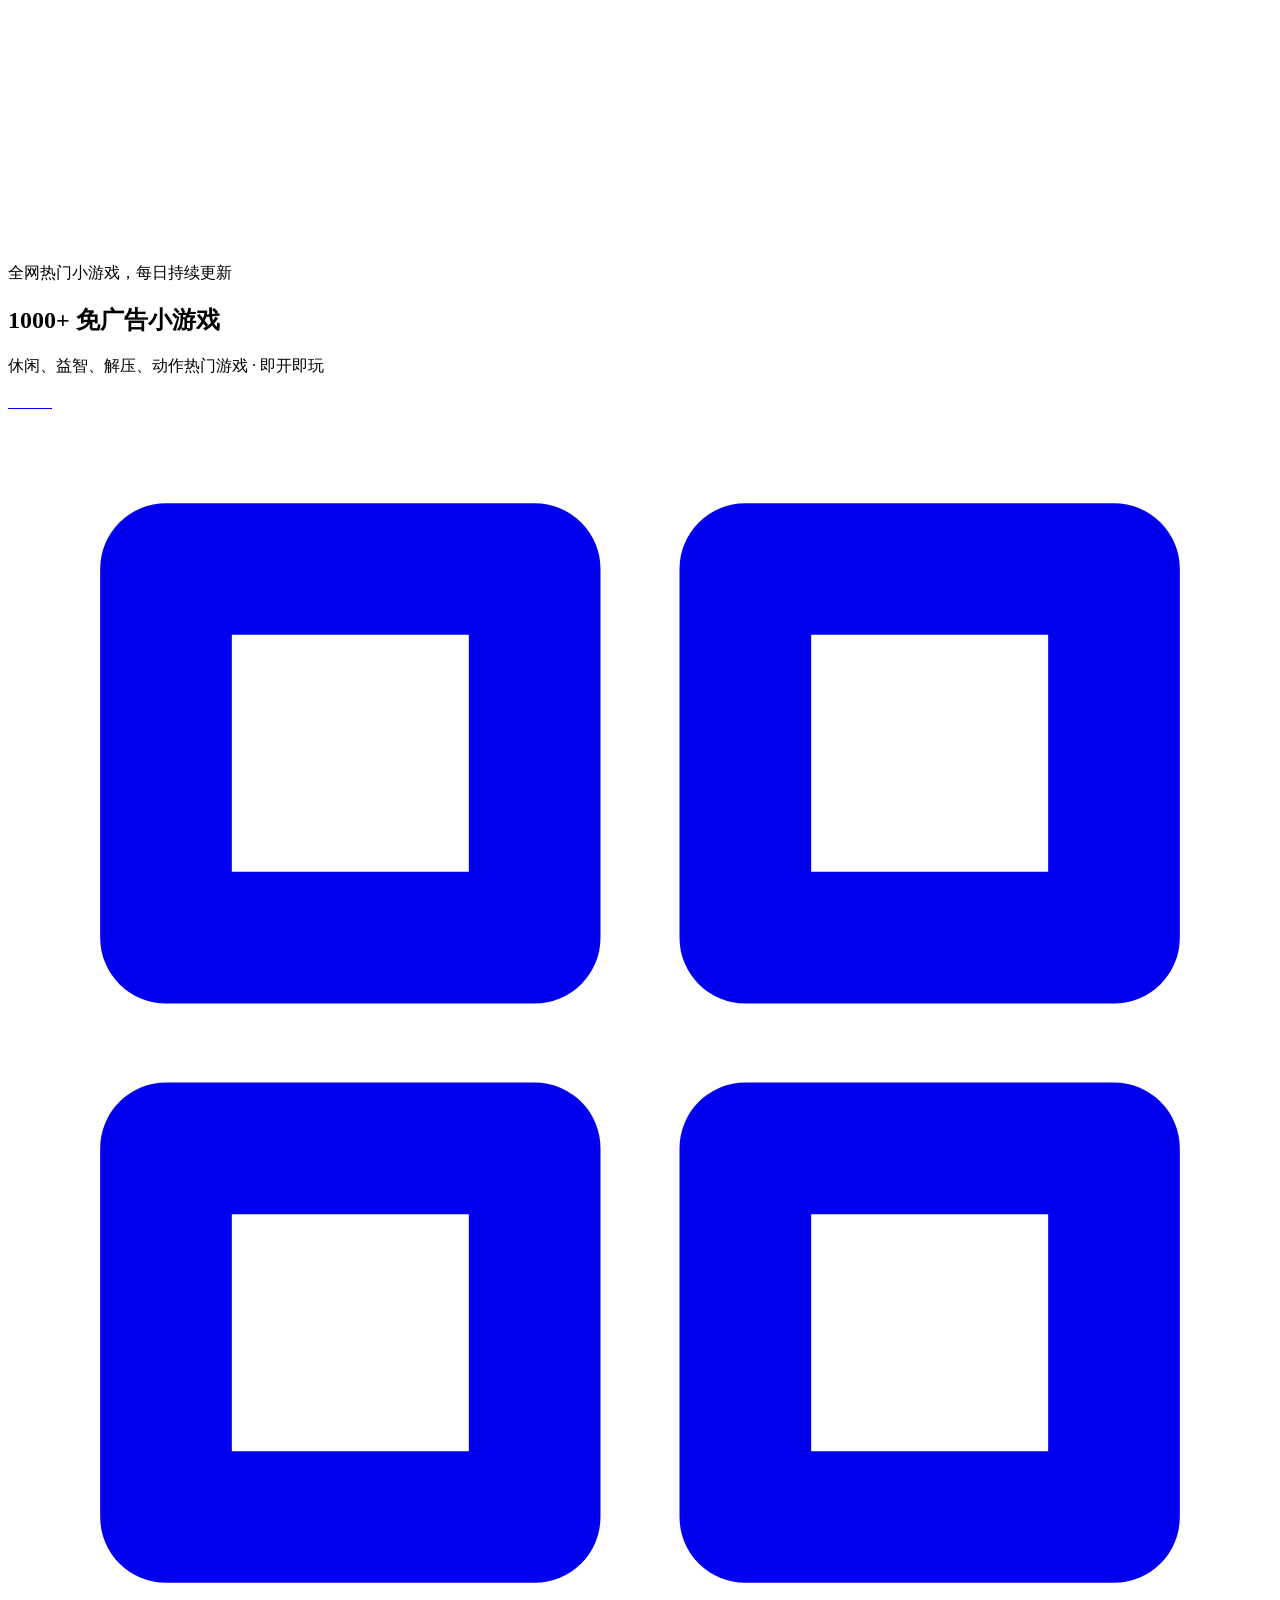
==== commit 06c645d2: "feat(games): 同步游戏数据并完整展示全部爆款" ====
--- a/index.html
+++ b/index.html
@@ -1,533 +1,198 @@
 <!DOCTYPE html>
 <html lang="zh-CN">
 <head>
-  <meta charset="UTF-8" />
-  <meta name="viewport" content="width=device-width, initial-scale=1.0" />
-  <title>免广告小游戏_抖音小游戏免广告入口_某音小游戏无广告大全-66GM</title>
-  <meta name="description" content="66GM免广告小游戏大全，收录1000+抖音小游戏免广告版本，支持免广告入口、无广告畅玩！包含休闲/益智/解压/动作等全品类游戏，免费在线玩，即开即玩无广告。" />
-  <meta name="keywords" content="免广告小游戏,抖音小游戏免广告,某音小游戏无广告,抖音免广告小游戏,无广告小游戏,小游戏免广告入口,某音小游戏入口,小游戏去广告版,免广告游戏在线玩" />
-  <meta name="robots" content="index,follow" />
-  <link rel="canonical" href="https://66gm.top/" />
-  <link ref="icon" href="./favicon.ico" />
-
-  <link rel="preconnect" href="https://fonts.googleapis.com" />
-  <link href="https://fonts.googleapis.com/css2?family=Orbitron:wght@400;700;900&family=Noto+Sans+SC:wght@300;400;500;700&display=swap" rel="stylesheet" />
-
-  <script type="application/ld+json">
-  {
-    "@context": "https://schema.org",
-    "@type": "WebSite",
-    "name": "66GM免广告小游戏",
-    "alternateName": ["66GM", "免广告小游戏大全"],
-    "url": "https://66gm.top/",
-    "description": "66GM免广告小游戏大全，收录1000+抖音小游戏免广告版本，支持免广告入口、无广告畅玩",
-    "keywords": "免广告小游戏,抖音小游戏免广告,某音小游戏无广告,小游戏免广告入口",
-    "potentialAction": {
-      "@type": "SearchAction",
-      "target": "https://66gm.top/search?q={search_term_string}",
-      "query-input": "required name=search_term_string"
-    }
-  }
-  </script>
-  
-  <script type="application/ld+json">
-  {
-    "@context": "https://schema.org",
-    "@type": "WebPage",
-    "name": "免广告小游戏_抖音小游戏免广告入口",
-    "url": "https://66gm.top/",
-    "description": "66GM免广告小游戏大全，收录1000+抖音小游戏免广告版本，包含休闲/益智/解压/动作等全品类游戏",
-    "inLanguage": "zh-CN",
-    "isPartOf": {
-      "@type": "WebSite",
-      "name": "66GM免广告小游戏",
-      "url": "https://66gm.top/"
-    }
-  }
-  </script>
-  
-  <script type="application/ld+json">
-  {
-    "@context": "https://schema.org",
-    "@type": "Organization",
-    "name": "66GM",
-    "alternateName": "66GM免广告小游戏",
-    "url": "https://66gm.top/",
-    "description": "免广告小游戏平台，收录1000+免广告游戏，支持抖音小游戏免广告入口",
-    "sameAs": []
-  }
-  </script>
-
-  <style>
-    *,*::before,*::after{box-sizing:border-box;margin:0;padding:0}
-
-    :root{
-      --bg:       #05020a;
-      --surface:  rgba(255,255,255,0.04);
-      --border:   rgba(255,255,255,0.08);
-      --neon-p:   #a855f7;
-      --neon-b:   #3b82f6;
-      --neon-c:   #06b6d4;
-      --neon-pink:#ec4899;
-      --text:     #e2e8f0;
-      --muted:    rgba(226,232,240,0.45);
-      --glow-p:   0 0 20px rgba(168,85,247,0.4);
-      --glow-b:   0 0 20px rgba(59,130,246,0.4);
-      --glow-c:   0 0 20px rgba(6,182,212,0.4);
-    }
-
-    html{scroll-behavior:smooth;scrollbar-width:thin;scrollbar-color:var(--neon-p) var(--bg)}
-    ::-webkit-scrollbar{width:4px}
-    ::-webkit-scrollbar-track{background:var(--bg)}
-    ::-webkit-scrollbar-thumb{background:var(--neon-p);border-radius:2px}
-
-    body{
-      font-family:'Noto Sans SC',sans-serif;
-      background:var(--bg);
-      color:var(--text);
-      min-height:100vh;
-      overflow-x:hidden;
-      line-height:1.6;
-    }
-
-    /* ── Background ── */
-    .bg-grid{
-      position:fixed;inset:0;z-index:0;pointer-events:none;
-      background-image:
-        linear-gradient(rgba(168,85,247,0.06) 1px,transparent 1px),
-        linear-gradient(90deg,rgba(168,85,247,0.06) 1px,transparent 1px);
-      background-size:60px 60px;
-    }
-    .bg-glow{
-      position:fixed;inset:0;z-index:0;pointer-events:none;
-      background:
-        radial-gradient(ellipse 60% 50% at 15% 40%,rgba(168,85,247,0.12) 0%,transparent 70%),
-        radial-gradient(ellipse 50% 40% at 85% 70%,rgba(59,130,246,0.10) 0%,transparent 70%),
-        radial-gradient(ellipse 40% 60% at 50% 10%,rgba(6,182,212,0.07) 0%,transparent 70%);
-    }
-
-    /* ── Noise overlay ── */
-    .noise{
-      position:fixed;inset:0;z-index:1;pointer-events:none;opacity:0.025;
-      background-image:url("data:image/svg+xml,%3Csvg viewBox='0 0 256 256' xmlns='http://www.w3.org/2000/svg'%3E%3Cfilter id='n'%3E%3CfeTurbulence type='fractalNoise' baseFrequency='0.9' numOctaves='4' stitchTiles='stitch'/%3E%3C/filter%3E%3Crect width='100%25' height='100%25' filter='url(%23n)'/%3E%3C/svg%3E");
-    }
-
-    .wrapper{position:relative;z-index:2;max-width:1100px;margin:0 auto;padding:0 24px}
-
-    /* ── Nav ── */
-    nav{
-      display:flex;align-items:center;justify-content:space-between;
-      padding:22px 0;
-      border-bottom:1px solid var(--border);
-    }
-    .logo{
-      font-family:'Orbitron',monospace;
-      font-size:22px;font-weight:900;
-      background:linear-gradient(135deg,var(--neon-p),var(--neon-c));
-      -webkit-background-clip:text;-webkit-text-fill-color:transparent;
-      background-clip:text;
-      text-shadow:var(--glow-p);
-      letter-spacing:3px;
-    }
-    .logo span{opacity:.6}
-    .nav-links{display:flex;gap:28px;font-size:13px}
-    .nav-links a{
-      color:var(--muted);text-decoration:none;transition:color .2s;
-      font-weight:300;letter-spacing:.5px;
-    }
-    .nav-links a:hover{color:var(--text)}
-
-    /* ── Hero ── */
-    .hero{
-      padding:80px 0 60px;
-      display:flex;flex-direction:column;align-items:center;text-align:center;
-    }
-    .hero-eyebrow{
-      font-family:'Orbitron',monospace;
-      font-size:11px;letter-spacing:4px;text-transform:uppercase;
-      color:var(--neon-c);
-      margin-bottom:20px;
-      padding:6px 18px;
-      border:1px solid rgba(6,182,212,0.25);
-      border-radius:100px;
-      animation:pulse-border 3s ease-in-out infinite;
-    }
-    @keyframes pulse-border{
-      0%,100%{border-color:rgba(6,182,212,0.25);box-shadow:0 0 0 rgba(6,182,212,0)}
-      50%{border-color:rgba(6,182,212,0.55);box-shadow:0 0 14px rgba(6,182,212,0.15)}
-    }
-    .hero-title{
-      font-family:'Orbitron',monospace;
-      font-size:clamp(38px,7vw,72px);
-      font-weight:900;
-      line-height:1.1;
-      margin-bottom:24px;
-      letter-spacing:-1px;
-    }
-    .hero-title .line1{
-      display:block;
-      background:linear-gradient(135deg,#a855f7 0%,#ec4899 50%,#06b6d4 100%);
-      -webkit-background-clip:text;-webkit-text-fill-color:transparent;
-      background-clip:text;
-    }
-    .hero-title .line2{
-      display:block;
-      color:rgba(226,232,240,0.15);
-      font-size:.55em;
-      letter-spacing:8px;
-    }
-    .hero-sub{
-      font-size:16px;color:var(--muted);font-weight:300;
-      max-width:500px;margin-bottom:44px;
-      line-height:1.8;
-    }
-    .hero-sub em{font-style:normal;color:var(--neon-p)}
-
-    /* ── Tags ── */
-    .hero-tags{display:flex;flex-wrap:wrap;gap:8px;justify-content:center;margin-bottom:44px}
-    .tag{
-      font-size:12px;font-weight:500;
-      padding:5px 14px;border-radius:100px;
-      border:1px solid var(--border);
-      color:var(--muted);
-      transition:all .2s;
-    }
-    .tag:hover{
-      border-color:var(--neon-p);
-      color:var(--neon-p);
-      box-shadow:var(--glow-p);
-    }
-
-    /* ── CTA Button ── */
-    .cta-group{display:flex;gap:14px;flex-wrap:wrap;justify-content:center}
-    .btn-primary{
-      display:inline-flex;align-items:center;gap:10px;
-      padding:14px 36px;border-radius:100px;
-      background:linear-gradient(135deg,var(--neon-p),var(--neon-b));
-      color:#fff;font-weight:700;font-size:15px;
-      text-decoration:none;
-      box-shadow:var(--glow-p);
-      transition:all .25s;
-      letter-spacing:.5px;
-      border:none;cursor:pointer;
-    }
-    .btn-primary:hover{
-      transform:translateY(-2px) scale(1.02);
-      box-shadow:0 0 40px rgba(168,85,247,0.5),var(--glow-p);
-      text-decoration:none;color:#fff;
-    }
-    .btn-primary .arrow{transition:transform .2s}
-    .btn-primary:hover .arrow{transform:translateX(4px)}
-
-    .btn-ghost{
-      display:inline-flex;align-items:center;gap:8px;
-      padding:14px 28px;border-radius:100px;
-      background:transparent;
-      border:1px solid var(--border);
-      color:var(--muted);font-size:15px;font-weight:300;
-      text-decoration:none;transition:all .2s;
-    }
-    .btn-ghost:hover{
-      border-color:rgba(255,255,255,0.25);
-      color:var(--text);
-      text-decoration:none;
-    }
-
-    /* ── Categories ── */
-    .section-label{
-      font-family:'Orbitron',monospace;
-      font-size:11px;letter-spacing:4px;text-transform:uppercase;
-      color:var(--neon-c);margin-bottom:20px;
-      display:flex;align-items:center;gap:12px;
-    }
-    .section-label::after{
-      content:'';flex:1;height:1px;
-      background:linear-gradient(90deg,var(--neon-c),transparent);
-    }
-
-    .cat-grid{
-      display:grid;
-      grid-template-columns:repeat(auto-fill,minmax(200px,1fr));
-      gap:12px;
-      margin-bottom:60px;
-    }
-    .cat-card{
-      position:relative;
-      background:var(--surface);
-      border:1px solid var(--border);
-      border-radius:16px;
-      padding:28px 20px;
-      text-decoration:none;
-      display:flex;flex-direction:column;align-items:center;
-      gap:10px;
-      overflow:hidden;
-      transition:all .3s;
-      cursor:pointer;
-    }
-    .cat-card::before{
-      content:'';position:absolute;inset:0;
-      background:linear-gradient(135deg,var(--c1,.6,.15),var(--c2,.6,.05));
-      opacity:0;transition:opacity .3s;
-    }
-    .cat-card:hover{
-      border-color:var(--c,var(--neon-p));
-      transform:translateY(-4px);
-      box-shadow:0 8px 32px rgba(0,0,0,0.4),0 0 20px var(--glow,var(--glow-p));
-      text-decoration:none;
-    }
-    .cat-card:hover::before{opacity:1}
-    .cat-card:nth-child(1){--c:#a855f7;--c1:168,85,247;--c2:59,130,246;--glow:var(--glow-p)}
-    .cat-card:nth-child(2){--c:#06b6d4;--c1:6,182,212;--c2:6,182,212;--glow:var(--glow-c)}
-    .cat-card:nth-child(3){--c:#ec4899;--c1:236,72,153;--c2:168,85,247;--glow:0 0 20px rgba(236,72,153,0.4)}
-    .cat-card:nth-child(4){--c:#3b82f6;--c1:59,130,246;--c2:6,182,212;--glow:var(--glow-b)}
-    .cat-icon{font-size:36px;position:relative;z-index:1}
-    .cat-name{
-      font-weight:600;font-size:15px;
-      color:var(--text);position:relative;z-index:1;
-    }
-    .cat-count{
-      font-size:12px;color:var(--muted);position:relative;z-index:1;
-    }
-    .cat-arrow{
-      font-size:18px;opacity:0;transform:translateX(-6px);
-      transition:all .2s;color:var(--c,var(--neon-p));
-      position:relative;z-index:1;
-    }
-    .cat-card:hover .cat-arrow{opacity:1;transform:translateX(0)}
-
-    /* ── Game Feature Card ── */
-    .game-section{margin-bottom:80px}
-    .game-card{
-      background:var(--surface);
-      border:1px solid var(--border);
-      border-radius:24px;
-      overflow:hidden;
-      display:grid;
-      grid-template-columns:1fr 1fr;
-      min-height:380px;
-    }
-    @media(max-width:700px){
-      .game-card{grid-template-columns:1fr}
-    }
-    .game-visual{
-      background:linear-gradient(135deg,rgba(168,85,247,0.25),rgba(6,182,212,0.15));
-      display:flex;align-items:center;justify-content:center;
-      flex-direction:column;gap:20px;
-      padding:48px 32px;
-      position:relative;overflow:hidden;
-    }
-    .game-visual::before{
-      content:'';position:absolute;
-      width:280px;height:280px;border-radius:50%;
-      background:radial-gradient(circle,rgba(168,85,247,0.3),transparent 70%);
-      top:50%;left:50%;transform:translate(-50%,-50%);
-      animation:float 6s ease-in-out infinite;
-    }
-    @keyframes float{
-      0%,100%{transform:translate(-50%,-50%) scale(1)}
-      50%{transform:translate(-50%,-55%) scale(1.05)}
-    }
-    .game-icon{
-      font-size:100px;position:relative;z-index:1;
-      filter:drop-shadow(0 0 20px rgba(168,85,247,0.6));
-      animation:float 6s ease-in-out infinite;
-    }
-    .game-badge{
-      font-family:'Orbitron',monospace;
-      font-size:10px;letter-spacing:3px;text-transform:uppercase;
-      color:var(--neon-c);
-      padding:5px 14px;border:1px solid rgba(6,182,212,0.3);
-      border-radius:100px;
-      position:relative;z-index:1;
-    }
-    .game-info{
-      padding:48px 40px;
-      display:flex;flex-direction:column;justify-content:center;gap:16px;
-    }
-    .game-title{
-      font-family:'Orbitron',monospace;
-      font-size:26px;font-weight:700;
-      background:linear-gradient(135deg,#fff,rgba(255,255,255,0.7));
-      -webkit-background-clip:text;-webkit-text-fill-color:transparent;
-      background-clip:text;
-    }
-    .game-desc{font-size:14px;color:var(--muted);line-height:1.8;font-weight:300}
-    .game-meta{
-      display:flex;gap:20px;font-size:12px;color:var(--muted)
-    }
-    .game-meta span{display:flex;align-items:center;gap:5px}
-    .game-tags{display:flex;flex-wrap:wrap;gap:6px}
-    .game-tags .tag{font-size:11px;padding:4px 10px}
-
-    /* ── CTA Banner ── */
-    .cta-banner{
-      margin-bottom:80px;
-      border-radius:20px;
-      padding:52px 40px;
-      text-align:center;
-      position:relative;overflow:hidden;
-      border:1px solid rgba(168,85,247,0.2);
-    }
-    .cta-banner::before{
-      content:'';position:absolute;inset:0;
-      background:
-        radial-gradient(ellipse 70% 80% at 50% 50%,rgba(168,85,247,0.15),transparent 80%);
-    }
-    .cta-banner-title{
-      font-family:'Orbitron',monospace;
-      font-size:clamp(22px,4vw,36px);
-      font-weight:700;
-      background:linear-gradient(135deg,#fff,rgba(255,255,255,0.6));
-      -webkit-background-clip:text;-webkit-text-fill-color:transparent;
-      background-clip:text;
-      margin-bottom:14px;position:relative;
-    }
-    .cta-banner-sub{
-      font-size:14px;color:var(--muted);margin-bottom:30px;
-      max-width:460px;margin-left:auto;margin-right:auto;position:relative;
-      font-weight:300;line-height:1.8;
-    }
-    .cta-banner .btn-primary{
-      position:relative;
-      padding:16px 48px;font-size:16px;
-    }
-
-    /* ── Why Section ── */
-    .why-section{margin-bottom:80px}
-    .why-grid{
-      display:grid;
-      grid-template-columns:repeat(auto-fill,minmax(240px,1fr));
-      gap:16px;
-    }
-    .why-card{
-      background:var(--surface);
-      border:1px solid var(--border);
-      border-radius:16px;
-      padding:28px 24px;
-    }
-    .why-icon{font-size:28px;margin-bottom:12px}
-    .why-title{font-size:15px;font-weight:600;margin-bottom:8px}
-    .why-desc{font-size:13px;color:var(--muted);font-weight:300;line-height:1.7}
-
-    /* ── Footer ── */
-    footer{
-      border-top:1px solid var(--border);
-      padding:40px 0;
-      text-align:center;
-    }
-    .footer-logo{
-      font-family:'Orbitron',monospace;
-      font-size:16px;font-weight:900;
-      background:linear-gradient(135deg,var(--neon-p),var(--neon-c));
-      -webkit-background-clip:text;-webkit-text-fill-color:transparent;
-      background-clip:text;
-      margin-bottom:14px;
-    }
-    footer p{font-size:12px;color:var(--muted);line-height:2}
-    footer a{color:var(--muted);transition:color .2s}
-    footer a:hover{color:var(--neon-p)}
-  </style>
+  <meta charset="UTF-8">
+  <meta name="viewport" content="width=device-width, initial-scale=1.0">
+  <title>66GM - 免广告小游戏大全 | 1000+游戏畅玩</title>
+  <meta name="description" content="66GM收录1000+免广告小游戏，抖音爆款、休闲益智、解压放松，一次购买全站畅玩">
+  <link rel="stylesheet" href="css/style.css">
+  <link rel="icon" href="images/logo-icon.png">
 </head>
 <body>
-
-<div class="bg-grid"></div>
-<div class="bg-glow"></div>
-<div class="noise"></div>
-
-<div class="wrapper">
-
-  <nav>
-    <div class="logo">66<span>GM</span></div>
-    <div class="nav-links">
-      <a href="#categories">分类</a>
-      <a href="https://pay.ldxp.cn/shop/HIHBD2RA" rel="nofollow noopener" target="_blank">完整版</a>
+  <!-- Navigation -->
+  <nav class="navbar" id="navbar">
+    <div class="nav-container">
+      <a href="index.html" class="nav-logo">
+        <img src="images/logo-icon.png" alt="66GM" class="logo-img">
+        <span>66GM</span>
+      </a>
+      <ul class="nav-links">
+        <li><a href="#games" class="active">
+          <svg class="icon-sm" viewBox="0 0 24 24" fill="none" stroke="currentColor" stroke-width="2.5" stroke-linecap="round" stroke-linejoin="round"><rect x="3" y="3" width="7" height="7"/><rect x="14" y="3" width="7" height="7"/><rect x="3" y="14" width="7" height="7"/><rect x="14" y="14" width="7" height="7"/></svg>全部游戏</a></li>
+        <li><a href="#free-section">
+          <svg class="icon-sm" viewBox="0 0 24 24" fill="none" stroke="currentColor" stroke-width="2.5" stroke-linecap="round" stroke-linejoin="round"><polyline points="20 12 20 22 4 22 4 12"/><rect x="2" y="7" width="20" height="5"/><line x1="12" y1="22" x2="12" y2="7"/><path d="M12 7 7.5 3 12 7l4.5-4"/></svg>免费专区</a></li>
+        <li><a href="#games">
+          <svg class="icon-sm" viewBox="0 0 24 24" fill="none" stroke="currentColor" stroke-width="2.5" stroke-linecap="round" stroke-linejoin="round"><path d="M8.5 14.5A2.5 2.5 0 0 0 11 12c0-1.38-.5-2-1-3-1.072-2.143-.224-4.054 2-6 .5 2.5 2 4.9 4 6.5 2 1.6 3 3.5 3 5.5a7 7 0 1 1-14 0c0-1.153.433-2.294 1-3a2.5 2.5 0 0 0 2.5 2.5z"/></svg>爆款</a></li>
+        <li><a href="#footer">
+          <svg class="icon-sm" viewBox="0 0 24 24" fill="none" stroke="currentColor" stroke-width="2.5" stroke-linecap="round" stroke-linejoin="round"><circle cx="12" cy="12" r="10"/><path d="M9.09 9a3 3 0 0 1 5.83 1c0 2-3 3-3 3"/><line x1="12" y1="17" x2="12.01" y2="17"/></svg>说明</a></li>
+      </ul>
+      <a href="https://pay.ldxp.cn/shop/HIHBD2RA" target="_blank" class="nav-cta">
+        <svg class="icon-sm" viewBox="0 0 24 24" fill="none" stroke="currentColor" stroke-width="2.5" stroke-linecap="round" stroke-linejoin="round"><polygon points="13 2 3 14 12 14 11 22 21 10 12 10 13 2"/></svg>进入1000+游戏站
+      </a>
+      <button class="mobile-menu-btn" onclick="toggleMobileMenu()">
+        <svg class="icon-lg" viewBox="0 0 24 24" fill="none" stroke="currentColor" stroke-width="2" stroke-linecap="round" stroke-linejoin="round"><line x1="3" y1="6" x2="21" y2="6"/><line x1="3" y1="12" x2="21" y2="12"/><line x1="3" y1="18" x2="21" y2="18"/></svg>
+      </button>
     </div>
   </nav>
 
-  <!-- ── Hero ── -->
+  <!-- Mobile Menu -->
+  <div class="mobile-menu" id="mobileMenu">
+    <a href="#games" onclick="toggleMobileMenu()">
+      <svg class="icon" viewBox="0 0 24 24" fill="none" stroke="currentColor" stroke-width="2" stroke-linecap="round" stroke-linejoin="round"><rect x="3" y="3" width="7" height="7"/><rect x="14" y="3" width="7" height="7"/><rect x="3" y="14" width="7" height="7"/><rect x="14" y="14" width="7" height="7"/></svg>全部游戏
+    </a>
+    <a href="#free-section" onclick="toggleMobileMenu()">
+      <svg class="icon" viewBox="0 0 24 24" fill="none" stroke="currentColor" stroke-width="2" stroke-linecap="round" stroke-linejoin="round"><polyline points="20 12 20 22 4 22 4 12"/><rect x="2" y="7" width="20" height="5"/><line x1="12" y1="22" x2="12" y2="7"/><path d="M12 7 7.5 3 12 7l4.5-4"/></svg>免费专区
+    </a>
+    <a href="https://pay.ldxp.cn/item/ka5t8p" target="_blank" onclick="toggleMobileMenu()">
+      <svg class="icon" viewBox="0 0 24 24" fill="none" stroke="currentColor" stroke-width="2" stroke-linecap="round" stroke-linejoin="round"><polygon points="13 2 3 14 12 14 11 22 21 10 12 10 13 2"/></svg>立即开通全站畅玩
+    </a>
+    <a href="#footer" onclick="toggleMobileMenu()">
+      <svg class="icon" viewBox="0 0 24 24" fill="none" stroke="currentColor" stroke-width="2" stroke-linecap="round" stroke-linejoin="round"><circle cx="12" cy="12" r="10"/><path d="M9.09 9a3 3 0 0 1 5.83 1c0 2-3 3-3 3"/><line x1="12" y1="17" x2="12.01" y2="17"/></svg>购买说明
+    </a>
+  </div>
+
+  <!-- Hero Section -->
   <section class="hero">
-    <div class="hero-eyebrow">// 免广告 · 畅玩 · 即开即玩</div>
-    <h1 class="hero-title">
-      <span class="line1">66GM</span>
-      <span class="line2">MINI GAMES</span>
-    </h1>
-    <p class="hero-sub">
-      收录 1000+ 免广告游戏<br/>
-      <em>持续更新</em> 
-    </p>
-    <div class="hero-tags">
-      <span class="tag">🎮 休闲</span>
-      <span class="tag">🧠 益智</span>
-      <span class="tag">💆 解压</span>
-      <span class="tag">🐍 怀旧</span>
-      <span class="tag">⚔️ 动作</span>
-      <span class="tag">🧩 拼图</span>
-    </div>
-    <div class="cta-group">
-      <a class="btn-primary" href="https://pay.ldxp.cn/shop/HIHBD2RA" rel="nofollow noopener" target="_blank">
-        查看全部 1000+ 游戏
-        <span class="arrow">→</span>
-      </a>
-      <a class="btn-ghost" href="#categories">
-        体验精选 ↓
-      </a>
+    <!-- Game wall background -->
+    <img class="hero-bg-img" src="images/hero-bg.jpg" alt="">
+    <div class="hero-overlay"></div>
+    <canvas id="particles-canvas"></canvas>
+
+    <div class="hero-container">
+      <div class="hero-badge">
+        <span class="pulse"></span>
+        全网热门小游戏，每日持续更新
+      </div>
+      <h1 class="hero-title">1000+ <span>免广告小游戏</span></h1>
+      <p class="hero-subtitle">休闲、益智、解压、动作热门游戏 · 即开即玩</p>
+
+      <!-- Game strip -->
+      <div class="hero-gamestrip" aria-label="热门游戏封面">
+        <div class="gamestrip-track" id="gamestripTrack"></div>
+      </div>
+
+      <div class="hero-actions">
+        <a href="https://pay.ldxp.cn/shop/HIHBD2RA" target="_blank" class="hero-cta">
+          <svg class="icon-sm" viewBox="0 0 24 24" fill="none" stroke="currentColor" stroke-width="2.5" stroke-linecap="round" stroke-linejoin="round"><rect x="3" y="3" width="7" height="7"/><rect x="14" y="3" width="7" height="7"/><rect x="3" y="14" width="7" height="7"/><rect x="14" y="14" width="7" height="7"/></svg>
+          浏览全部游戏
+        </a>
+        <a href="#free-section" class="hero-secondary">免费体验</a>
+      </div>
+      <p class="hero-unlock-note">
+        想畅玩全部内容？<a href="https://pay.ldxp.cn/item/ka5t8p" target="_blank" rel="noopener">¥19.9 解锁全站</a> · 一次购买永久有效
+      </p>
     </div>
   </section>
 
-  <!-- ── Categories ── -->
-  <section id="categories">
-    <div class="section-label">游戏分类</div>
-    <div class="cat-grid">
-      <a class="cat-card" href="https://pay.ldxp.cn/shop/HIHBD2RA" rel="nofollow noopener" target="_blank">
-        <div class="cat-icon">🎮</div>
-        <div class="cat-name">休闲小游戏</div>
-        <div class="cat-count">320+ 款</div>
-        <div class="cat-arrow">→</div>
-      </a>
-      <a class="cat-card" href="https://pay.ldxp.cn/shop/HIHBD2RA" rel="nofollow noopener" target="_blank">
-        <div class="cat-icon">🧠</div>
-        <div class="cat-name">益智小游戏</div>
-        <div class="cat-count">260+ 款</div>
-        <div class="cat-arrow">→</div>
-      </a>
-      <a class="cat-card" href="https://pay.ldxp.cn/shop/HIHBD2RA" rel="nofollow noopener" target="_blank">
-        <div class="cat-icon">💆</div>
-        <div class="cat-name">解压小游戏</div>
-        <div class="cat-count">180+ 款</div>
-        <div class="cat-arrow">→</div>
-      </a>
-      <a class="cat-card" href="https://pay.ldxp.cn/shop/HIHBD2RA" rel="nofollow noopener" target="_blank">
-        <div class="cat-icon">⚔️</div>
-        <div class="cat-name">动作小游戏</div>
-        <div class="cat-count">150+ 款</div>
-        <div class="cat-arrow">→</div>
-      </a>
+  <!-- Games Section -->
+  <section class="games-section" id="games">
+    <div class="section-container">
+      <div class="section-header section-header-row">
+        <div>
+          <h2 class="section-title">
+            <svg class="icon" viewBox="0 0 24 24" fill="none" stroke="currentColor" stroke-width="2" stroke-linecap="round" stroke-linejoin="round"><path d="M8.5 14.5A2.5 2.5 0 0 0 11 12c0-1.38-.5-2-1-3-1.072-2.143-.224-4.054 2-6 .5 2.5 2 4.9 4 6.5 2 1.6 3 3.5 3 5.5a7 7 0 1 1-14 0c0-1.153.433-2.294 1-3a2.5 2.5 0 0 0 2.5 2.5z"/></svg>近期爆款
+          </h2>
+          <p class="section-subtitle" id="gamesCount">正在同步店铺游戏...</p>
+        </div>
+        <a class="section-more" href="https://pay.ldxp.cn/shop/HIHBD2RA" target="_blank" rel="nofollow noopener">查看完整游戏库 →</a>
+      </div>
+
+      <div class="category-pills" id="categoryPills">
+        <button class="category-pill active" data-category="all" onclick="filterCategory('all')">
+          <svg class="icon-sm" viewBox="0 0 24 24" fill="none" stroke="currentColor" stroke-width="2.5" stroke-linecap="round" stroke-linejoin="round"><rect x="3" y="3" width="7" height="7"/><rect x="14" y="3" width="7" height="7"/><rect x="3" y="14" width="7" height="7"/><rect x="14" y="14" width="7" height="7"/></svg>全部爆款
+        </button>
+        <button class="category-pill" data-category="douyin" onclick="filterCategory('douyin')">
+          <svg class="icon-sm" viewBox="0 0 24 24" fill="none" stroke="currentColor" stroke-width="2.5" stroke-linecap="round" stroke-linejoin="round"><path d="M8.5 14.5A2.5 2.5 0 0 0 11 12c0-1.38-.5-2-1-3-1.072-2.143-.224-4.054 2-6 .5 2.5 2 4.9 4 6.5 2 1.6 3 3.5 3 5.5a7 7 0 1 1-14 0c0-1.153.433-2.294 1-3a2.5 2.5 0 0 0 2.5 2.5z"/></svg>抖音爆火
+        </button>
+        <button class="category-pill" data-category="app" onclick="filterCategory('app')">
+          <svg class="icon-sm" viewBox="0 0 24 24" fill="none" stroke="currentColor" stroke-width="2.5" stroke-linecap="round" stroke-linejoin="round"><rect x="5" y="2" width="14" height="20" rx="2" ry="2"/><line x1="12" y1="18" x2="12.01" y2="18"/></svg>APP精选
+        </button>
+        <button class="category-pill" data-category="vip" onclick="filterCategory('vip')">
+          <svg class="icon-sm" viewBox="0 0 24 24" fill="none" stroke="currentColor" stroke-width="2.5" stroke-linecap="round" stroke-linejoin="round"><polygon points="12 2 15.09 8.26 22 9.27 17 14.14 18.18 21.02 12 17.77 5.82 21.02 7 14.14 2 9.27 8.91 8.26 12 2"/></svg>全站畅玩
+        </button>
+      </div>
+
+      <div class="games-grid" id="gamesGrid">
+        <div class="loading"><div class="spinner"></div></div>
+      </div>
     </div>
   </section>
 
-  <!-- ── CTA Banner ── -->
-  <div class="cta-banner">
-    <div class="cta-banner-title">1000+ 免广告小游戏等你来玩</div>
-    <p class="cta-banner-sub">
-      66GM 收录休闲、益智、解压、动作、策略等全品类游戏,每天更新,全部免费在线玩。
-    </p>
-    <a class="btn-primary" href="https://pay.ldxp.cn/shop/HIHBD2RA" rel="nofollow noopener" target="_blank">
-      进入完整游戏库
-      <span class="arrow">→</span>
-    </a>
-  </div>
+  <!-- Free Section -->
+  <section class="free-section" id="free-section">
+    <div class="section-container">
+      <div class="section-header section-header-row">
+        <div>
+          <h2 class="section-title">
+            <svg class="icon" viewBox="0 0 24 24" fill="none" stroke="currentColor" stroke-width="2" stroke-linecap="round" stroke-linejoin="round"><polyline points="20 12 20 22 4 22 4 12"/><rect x="2" y="7" width="20" height="5"/><line x1="12" y1="22" x2="12" y2="7"/><path d="M12 7 7.5 3 12 7l4.5-4"/></svg>免费体验
+          </h2>
+          <p class="section-subtitle">20+ 款真实免费游戏，无需付费即可领取</p>
+        </div>
+        <a class="section-more free" href="https://pay.ldxp.cn/shop/HIHBD2RA" target="_blank" rel="nofollow noopener">前往免费专区 →</a>
+      </div>
+      <div class="games-grid" id="freeGamesGrid"></div>
+    </div>
+  </section>
 
-  <footer>
-    <div class="footer-logo">66GM</div>
-    <p>
-      <a href="/">首页</a> ·
-      <a href="sitemap.xml">网站地图</a> ·
-      <a href="https://pay.ldxp.cn/shop/HIHBD2RA" rel="nofollow" target="_blank">完整版入口</a>
-    </p>
-    <p style="margin-top:8px">© 2026 66GM · 免广告小游戏大全 · 免费在线玩</p>
+  <section class="site-cta" aria-label="全站畅玩">
+    <div class="section-container">
+      <div class="site-cta-card">
+        <div>
+          <span class="site-cta-kicker">完整游戏库</span>
+          <h2>想一次解锁更多游戏？</h2>
+          <p>1000+ 免广告小游戏持续更新，一次购买，永久有效。</p>
+        </div>
+        <a href="https://pay.ldxp.cn/item/ka5t8p" target="_blank" rel="nofollow noopener" class="site-cta-button">¥19.9 解锁全站</a>
+      </div>
+    </div>
+  </section>
+
+  <!-- Footer -->
+  <footer class="footer" id="footer">
+    <div class="section-container">
+      <div class="footer-grid">
+        <div class="footer-brand">
+          <div class="footer-logo">
+            <img src="images/logo-icon.png" alt="66GM" class="logo-img-sm">
+            <span>66GM</span>
+          </div>
+          <p class="footer-desc">66GM是专业的免广告小游戏平台，收录1000+款抖音爆款、休闲益智、解压放松小游戏。一次购买，全站畅玩。</p>
+        </div>
+        <div class="footer-column">
+          <h4 class="footer-title">游戏分类</h4>
+          <ul class="footer-links">
+            <li><a href="#" onclick="filterCategory('douyin'); return false;"><svg class="icon-sm" viewBox="0 0 24 24" fill="none" stroke="currentColor" stroke-width="2" stroke-linecap="round" stroke-linejoin="round"><path d="M8.5 14.5A2.5 2.5 0 0 0 11 12c0-1.38-.5-2-1-3-1.072-2.143-.224-4.054 2-6 .5 2.5 2 4.9 4 6.5 2 1.6 3 3.5 3 5.5a7 7 0 1 1-14 0c0-1.153.433-2.294 1-3a2.5 2.5 0 0 0 2.5 2.5z"/></svg>抖音爆火</a></li>
+            <li><a href="#" onclick="filterCategory('free'); return false;"><svg class="icon-sm" viewBox="0 0 24 24" fill="none" stroke="currentColor" stroke-width="2" stroke-linecap="round" stroke-linejoin="round"><polyline points="20 12 20 22 4 22 4 12"/><rect x="2" y="7" width="20" height="5"/><line x1="12" y1="22" x2="12" y2="7"/><path d="M12 7 7.5 3 12 7l4.5-4"/></svg>免费解压</a></li>
+            <li><a href="#" onclick="filterCategory('app'); return false;"><svg class="icon-sm" viewBox="0 0 24 24" fill="none" stroke="currentColor" stroke-width="2" stroke-linecap="round" stroke-linejoin="round"><rect x="5" y="2" width="14" height="20" rx="2" ry="2"/><line x1="12" y1="18" x2="12.01" y2="18"/></svg>APP精选</a></li>
+          </ul>
+        </div>
+        <div class="footer-column">
+          <h4 class="footer-title">帮助中心</h4>
+          <ul class="footer-links">
+            <li><a href="#" onclick="showToast('购买后联系客服获取游戏链接'); return false;">购买说明</a></li>
+            <li><a href="#" onclick="showToast('每日更新10-20款新游戏'); return false;">更新频率</a></li>
+            <li><a href="https://pay.ldxp.cn/order" target="_blank">订单查询</a></li>
+            <li><a href="#" onclick="showToast('客服在线：每日10:00-22:00'); return false;">售后方式</a></li>
+          </ul>
+        </div>
+        <div class="footer-column">
+          <h4 class="footer-title">关于</h4>
+          <ul class="footer-links">
+            <li><a href="#" onclick="showToast('66GM - 免广告小游戏大全'); return false;">关于66GM</a></li>
+            <li><a href="#" onclick="showToast('客服QQ：请联系店铺客服'); return false;">联系方式</a></li>
+            <li><a href="#" onclick="showToast('本站所有游戏仅供学习交流'); return false;">免责声明</a></li>
+          </ul>
+        </div>
+      </div>
+      <div class="footer-bottom">
+        <p class="footer-copyright">&copy; 2025 66GM · 免广告小游戏大全 · 免费在线玩</p>
+        <a href="https://beian.miit.gov.cn/" target="_blank" class="footer-icp">蜀ICP备2024101722号-1</a>
+      </div>
+    </div>
   </footer>
 
-</div>
-
+  <div class="toast" id="toast"></div>
+  <script src="data/games.js"></script>
+  <script src="js/app.js"></script>
 </body>
 </html>
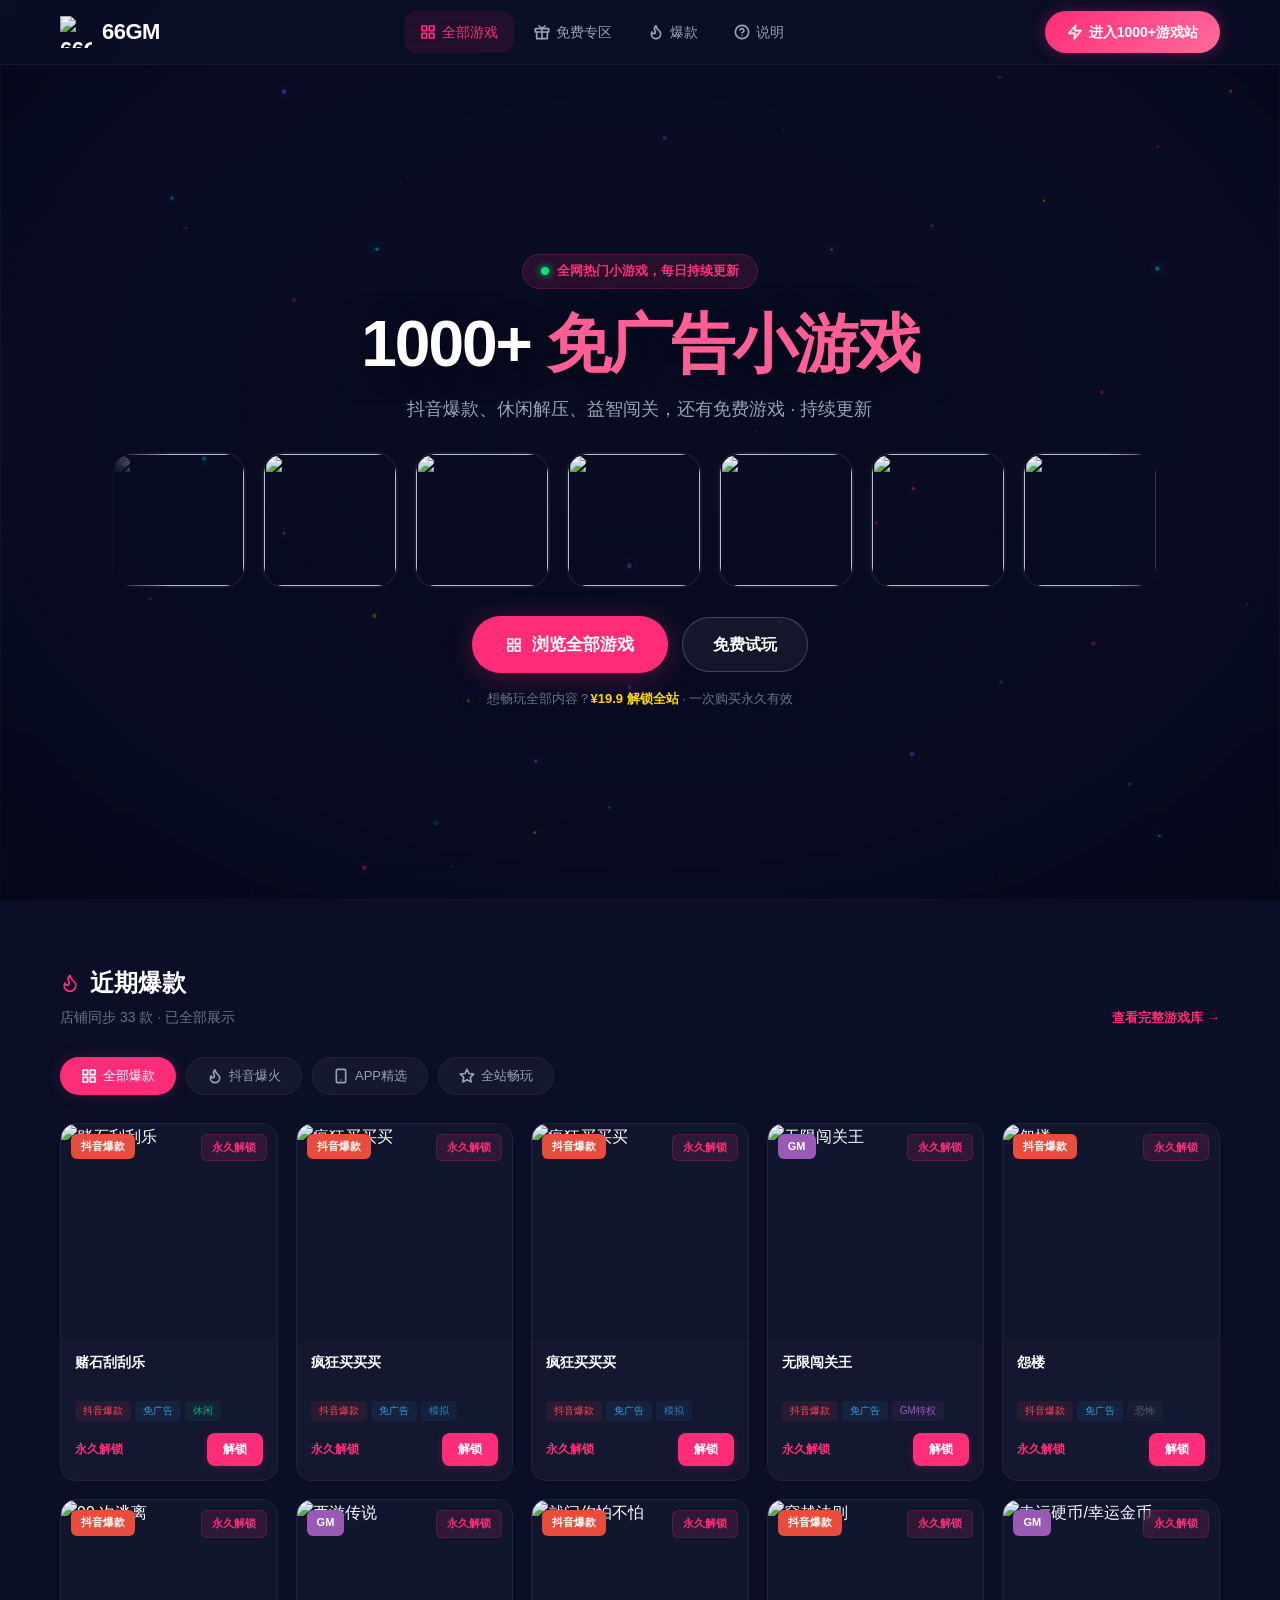
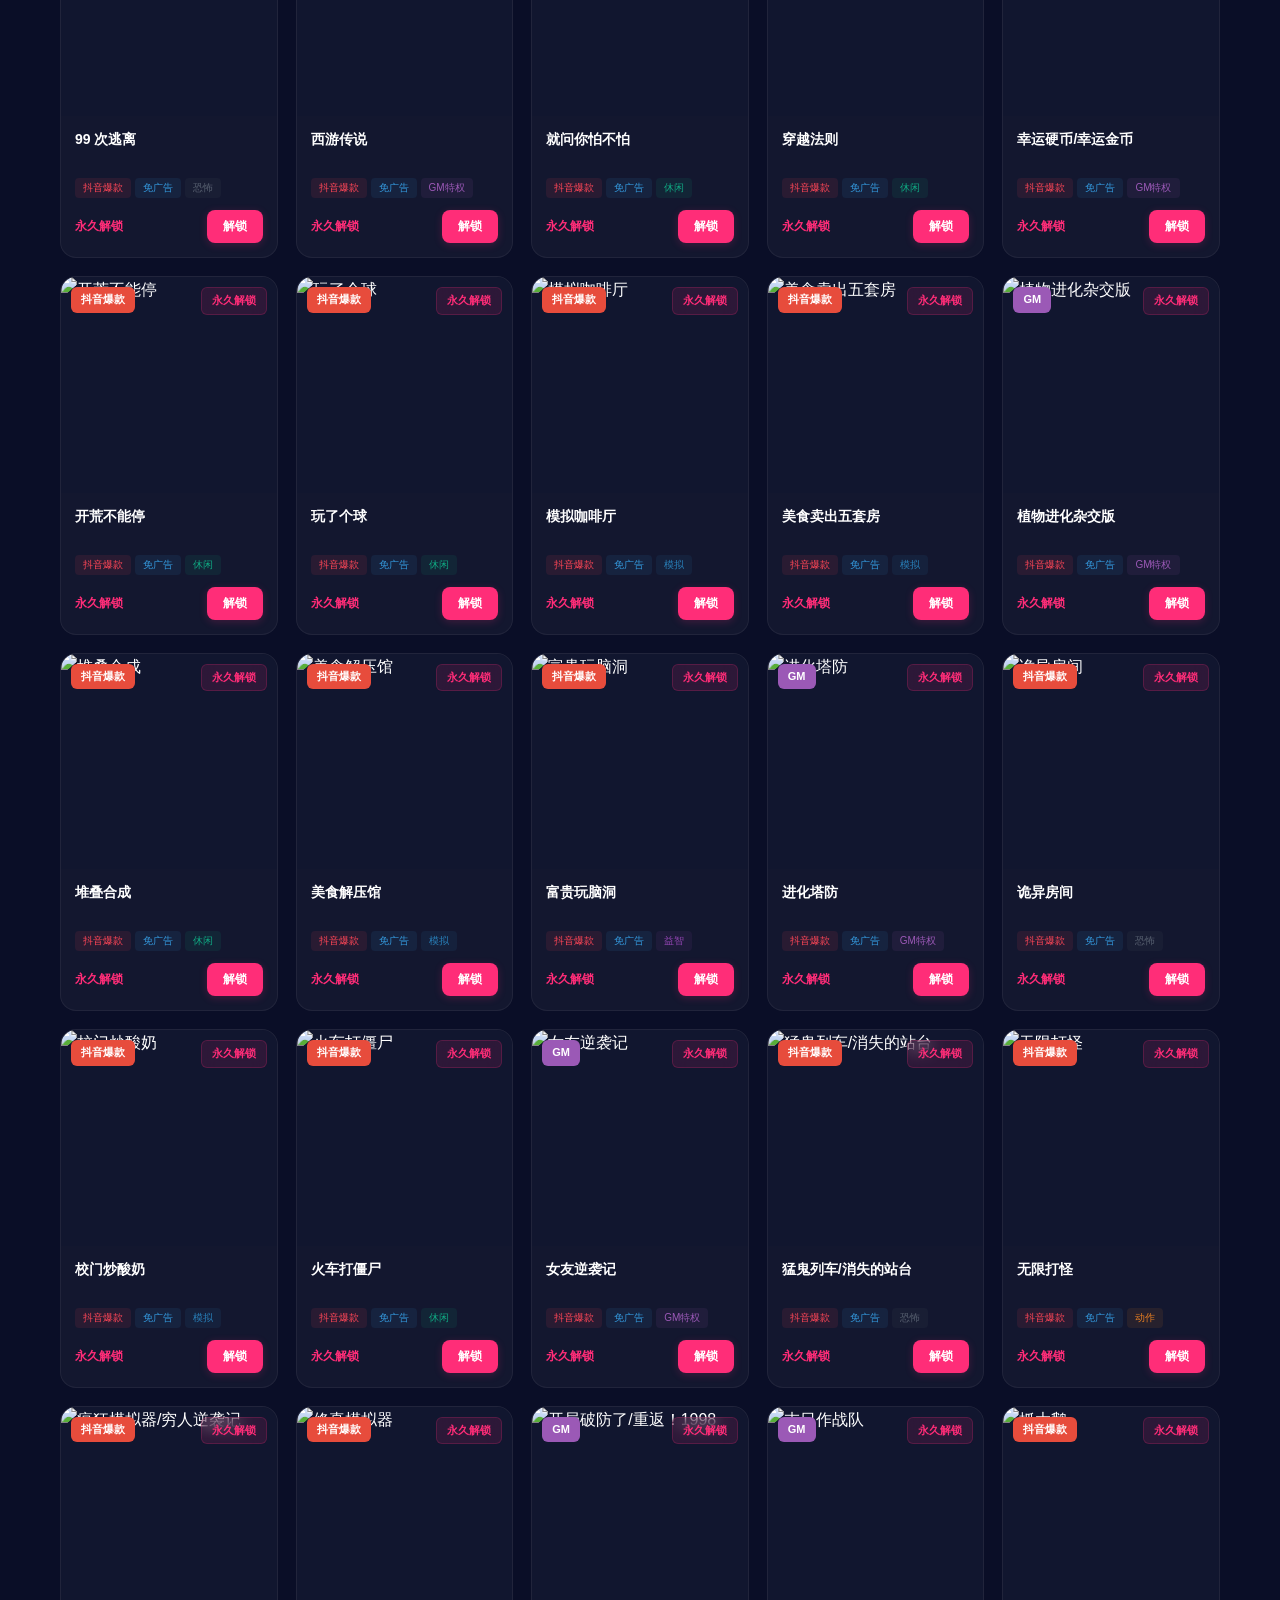
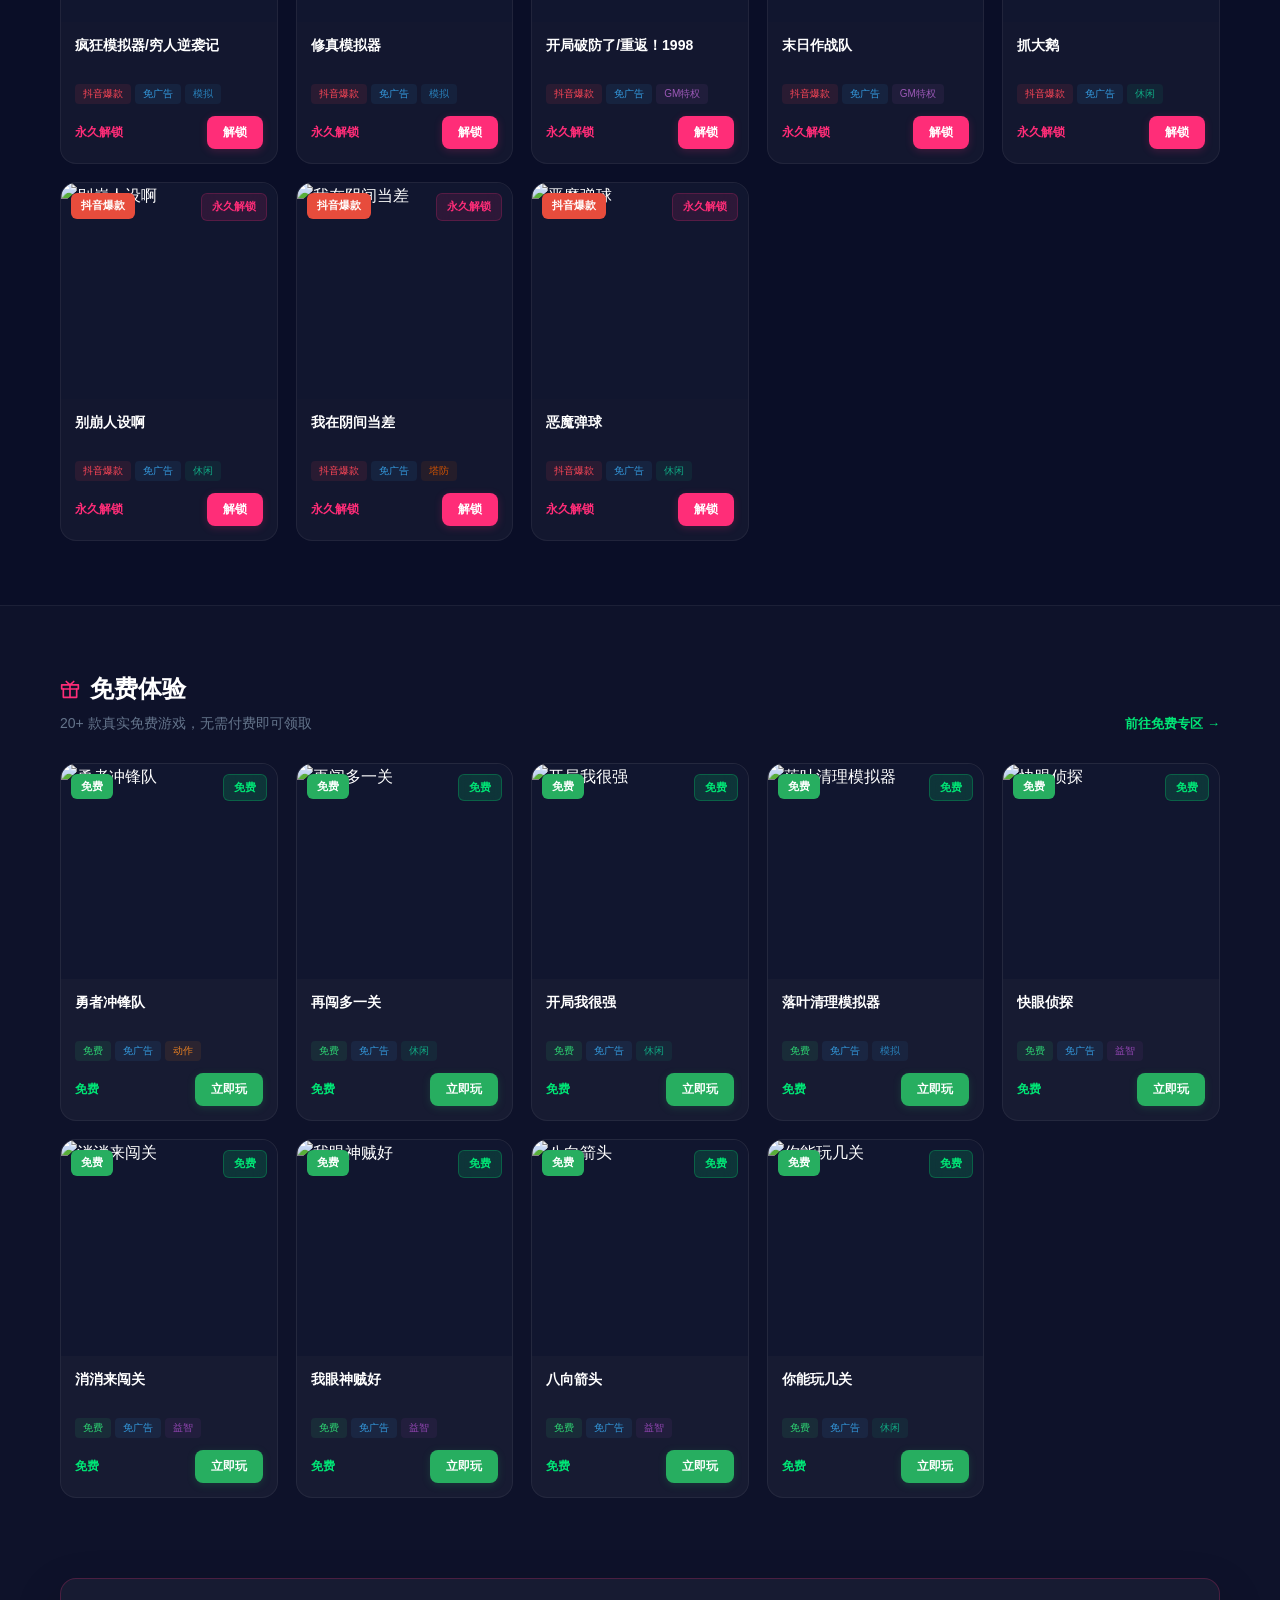
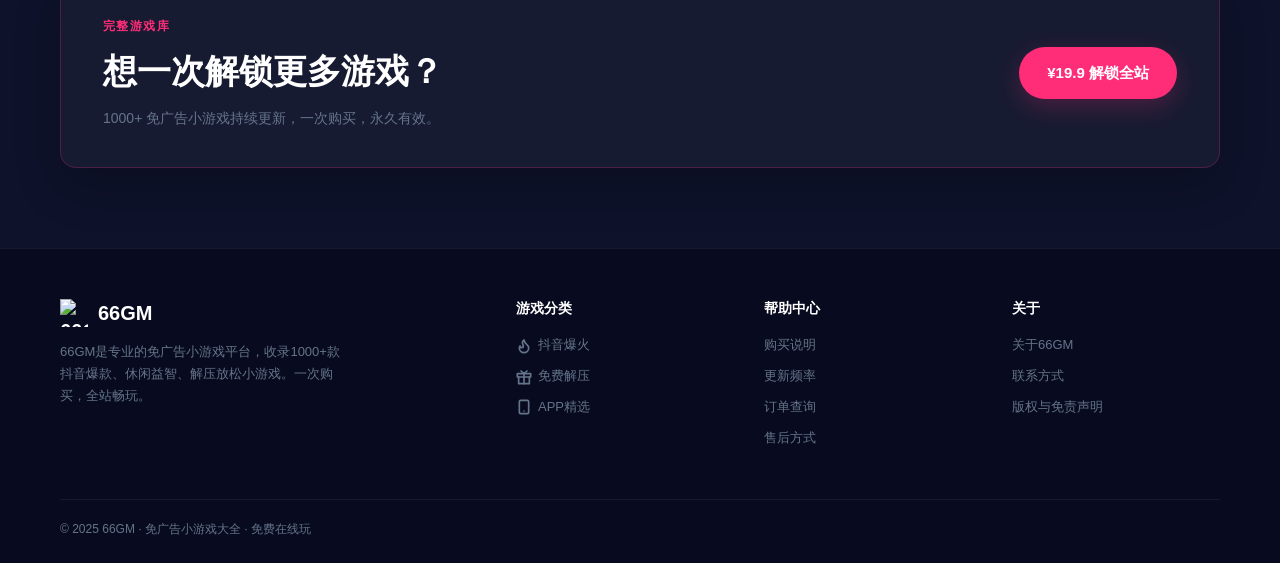
==== commit f03b2a5d: "feat(legal): 新增版权与免责声明页面" ====
--- a/index.html
+++ b/index.html
@@ -64,7 +64,7 @@
         全网热门小游戏，每日持续更新
       </div>
       <h1 class="hero-title">1000+ <span>免广告小游戏</span></h1>
-      <p class="hero-subtitle">休闲、益智、解压、动作热门游戏 · 即开即玩</p>
+      <p class="hero-subtitle">抖音爆款、休闲解压、益智闯关，还有免费游戏 · 持续更新</p>
 
       <!-- Game strip -->
       <div class="hero-gamestrip" aria-label="热门游戏封面">
@@ -76,7 +76,7 @@
           <svg class="icon-sm" viewBox="0 0 24 24" fill="none" stroke="currentColor" stroke-width="2.5" stroke-linecap="round" stroke-linejoin="round"><rect x="3" y="3" width="7" height="7"/><rect x="14" y="3" width="7" height="7"/><rect x="3" y="14" width="7" height="7"/><rect x="14" y="14" width="7" height="7"/></svg>
           浏览全部游戏
         </a>
-        <a href="#free-section" class="hero-secondary">免费体验</a>
+        <a href="#free-section" class="hero-secondary">免费试玩</a>
       </div>
       <p class="hero-unlock-note">
         想畅玩全部内容？<a href="https://pay.ldxp.cn/item/ka5t8p" target="_blank" rel="noopener">¥19.9 解锁全站</a> · 一次购买永久有效
@@ -180,13 +180,12 @@
           <ul class="footer-links">
             <li><a href="#" onclick="showToast('66GM - 免广告小游戏大全'); return false;">关于66GM</a></li>
             <li><a href="#" onclick="showToast('客服QQ：请联系店铺客服'); return false;">联系方式</a></li>
-            <li><a href="#" onclick="showToast('本站所有游戏仅供学习交流'); return false;">免责声明</a></li>
+            <li><a href="disclaimer.html">版权与免责声明</a></li>
           </ul>
         </div>
       </div>
       <div class="footer-bottom">
         <p class="footer-copyright">&copy; 2025 66GM · 免广告小游戏大全 · 免费在线玩</p>
-        <a href="https://beian.miit.gov.cn/" target="_blank" class="footer-icp">蜀ICP备2024101722号-1</a>
       </div>
     </div>
   </footer>
--- a/css/style.css
+++ b/css/style.css
@@ -0,0 +1,977 @@
+/* ===== 66GM - Dark Immersive Hero ===== */
+:root {
+  --neon-pink: #ff2d78;
+  --neon-pink-glow: rgba(255,45,120,0.3);
+  --neon-blue: #00d4ff;
+  --neon-green: #00e676;
+  --neon-purple: #a855f7;
+  --gold: #ffd700;
+  --gold-dark: #e6b800;
+  --bg: #0a0e27;
+  --bg-card: rgba(255,255,255,0.04);
+  --bg-card-hover: rgba(255,255,255,0.08);
+  --text: #ffffff;
+  --text-secondary: #94a3b8;
+  --text-muted: #64748b;
+  --border: rgba(255,255,255,0.06);
+  --border-hover: rgba(255,255,255,0.12);
+  --radius: 12px;
+  --radius-lg: 16px;
+}
+
+* { margin: 0; padding: 0; box-sizing: border-box; }
+
+html { scroll-behavior: smooth; }
+
+body {
+  font-family: -apple-system, BlinkMacSystemFont, 'Segoe UI', 'PingFang SC', 'Hiragino Sans GB', 'Microsoft YaHei', sans-serif;
+  background: var(--bg);
+  color: var(--text);
+  line-height: 1.6;
+  -webkit-font-smoothing: antialiased;
+}
+
+/* Icons */
+.icon-sm { width: 16px; height: 16px; stroke-width: 2.5; flex-shrink: 0; }
+.icon-lg { width: 24px; height: 24px; stroke-width: 2; flex-shrink: 0; }
+.icon { width: 20px; height: 20px; stroke-width: 2; flex-shrink: 0; }
+
+/* ===== Navbar ===== */
+.navbar {
+  position: fixed;
+  top: 0; left: 0; right: 0;
+  z-index: 1000;
+  background: rgba(10,14,39,0.9);
+  backdrop-filter: blur(20px);
+  border-bottom: 1px solid var(--border);
+}
+
+.nav-container {
+  max-width: 1200px;
+  margin: 0 auto;
+  padding: 0 20px;
+  display: flex;
+  align-items: center;
+  justify-content: space-between;
+  height: 64px;
+}
+
+.nav-logo {
+  display: flex;
+  align-items: center;
+  gap: 10px;
+  font-size: 22px;
+  font-weight: 900;
+  color: var(--text);
+  text-decoration: none;
+  letter-spacing: -0.5px;
+}
+
+.logo-img { width: 32px; height: 32px; object-fit: contain; }
+
+.nav-links {
+  display: flex;
+  align-items: center;
+  gap: 4px;
+  list-style: none;
+}
+
+.nav-links a {
+  color: var(--text-secondary);
+  text-decoration: none;
+  padding: 10px 16px;
+  border-radius: var(--radius);
+  font-size: 14px;
+  font-weight: 500;
+  transition: all 0.2s;
+  display: flex;
+  align-items: center;
+  gap: 6px;
+}
+
+.nav-links a:hover { color: var(--text); background: var(--bg-card-hover); }
+.nav-links a.active { color: var(--neon-pink); background: rgba(255,45,120,0.1); }
+
+.nav-cta {
+  background: linear-gradient(135deg, var(--neon-pink), #ff6b9d);
+  color: #fff;
+  padding: 10px 22px;
+  border-radius: 100px;
+  font-size: 14px;
+  font-weight: 700;
+  display: flex;
+  align-items: center;
+  gap: 6px;
+  transition: all 0.2s;
+  box-shadow: 0 0 16px rgba(255,45,120,0.3);
+  text-decoration: none;
+}
+
+.nav-cta:hover {
+  box-shadow: 0 0 30px rgba(255,45,120,0.5);
+  transform: translateY(-1px);
+}
+
+.mobile-menu-btn {
+  display: none;
+  background: none;
+  border: none;
+  cursor: pointer;
+  padding: 4px;
+  color: var(--text);
+}
+
+/* ===== Hero Section ===== */
+.hero {
+  position: relative;
+  min-height: 100vh;
+  display: flex;
+  flex-direction: column;
+  align-items: center;
+  justify-content: center;
+  text-align: center;
+  overflow: hidden;
+  padding-top: 64px;
+}
+
+.hero-bg-img {
+  position: absolute;
+  inset: 0;
+  width: 100%;
+  height: 100%;
+  object-fit: cover;
+  filter: brightness(0.62) saturate(0.7) contrast(0.95);
+  z-index: 0;
+}
+
+.hero-overlay {
+  position: absolute;
+  inset: 0;
+  background:
+    linear-gradient(180deg, rgba(5,8,24,0.18) 0%, rgba(5,8,24,0.42) 100%),
+    radial-gradient(ellipse at center, rgba(10,14,39,0.5) 0%, rgba(10,14,39,0.84) 68%, rgba(5,8,24,0.96) 100%);
+  z-index: 1;
+}
+
+#particles-canvas {
+  position: absolute;
+  inset: 0;
+  pointer-events: none;
+  z-index: 2;
+}
+
+.hero-container {
+  position: relative;
+  z-index: 3;
+  width: 100%;
+  max-width: 1100px;
+  padding: 32px 20px;
+  display: flex;
+  flex-direction: column;
+  align-items: center;
+}
+
+.hero-badge {
+  display: inline-flex;
+  align-items: center;
+  gap: 8px;
+  background: rgba(255,45,120,0.12);
+  border: 1px solid rgba(255,45,120,0.2);
+  color: var(--neon-pink);
+  padding: 6px 18px;
+  border-radius: 100px;
+  font-size: 13px;
+  font-weight: 600;
+  margin-bottom: 20px;
+}
+
+.hero-badge .pulse {
+  width: 8px; height: 8px;
+  background: var(--neon-green);
+  border-radius: 50%;
+  animation: pulse 2s infinite;
+  box-shadow: 0 0 8px var(--neon-green);
+}
+
+@keyframes pulse {
+  0%, 100% { opacity: 1; }
+  50% { opacity: 0.4; }
+}
+
+.hero-title {
+  font-size: clamp(44px, 6vw, 64px);
+  font-weight: 900;
+  line-height: 1.1;
+  margin-bottom: 16px;
+  letter-spacing: -2px;
+  text-shadow: 0 4px 30px rgba(0,0,0,0.5);
+}
+
+.hero-title span {
+  color: #ff5f95;
+}
+
+.hero-subtitle {
+  font-size: 18px;
+  color: var(--text-secondary);
+  margin-bottom: 28px;
+}
+
+.hero-price {
+  display: flex;
+  align-items: baseline;
+  gap: 12px;
+  margin-bottom: 32px;
+}
+
+.price-current {
+  font-size: 48px;
+  font-weight: 900;
+  background: linear-gradient(135deg, var(--neon-pink), #ff6b9d);
+  -webkit-background-clip: text;
+  -webkit-text-fill-color: transparent;
+  background-clip: text;
+}
+
+.price-original {
+  font-size: 24px;
+  color: var(--text-muted);
+  text-decoration: line-through;
+}
+
+/* Hero Features */
+.hero-features {
+  display: flex;
+  gap: 32px;
+  margin-bottom: 36px;
+  flex-wrap: wrap;
+  justify-content: center;
+}
+
+.hero-feature {
+  display: flex;
+  flex-direction: column;
+  align-items: center;
+  gap: 8px;
+}
+
+.feature-icon {
+  width: 56px;
+  height: 56px;
+  border-radius: 16px;
+  display: flex;
+  align-items: center;
+  justify-content: center;
+  background: var(--bg-card);
+  border: 1px solid var(--border);
+  color: var(--neon-pink);
+  transition: all 0.3s;
+}
+
+.feature-icon:hover {
+  border-color: var(--neon-pink);
+  box-shadow: 0 0 20px rgba(255,45,120,0.2);
+}
+
+.feature-title {
+  font-size: 14px;
+  font-weight: 700;
+}
+
+.feature-desc {
+  font-size: 12px;
+  color: var(--text-muted);
+}
+
+/* Hero CTA */
+.hero-actions {
+  display: flex;
+  align-items: center;
+  justify-content: center;
+  gap: 14px;
+  margin-top: 28px;
+}
+
+.hero-cta {
+  display: inline-flex;
+  align-items: center;
+  gap: 10px;
+  background: var(--neon-pink);
+  color: #fff;
+  padding: 15px 34px;
+  border-radius: 100px;
+  font-size: 17px;
+  font-weight: 800;
+  text-decoration: none;
+  box-shadow: 0 4px 28px rgba(255,45,120,0.28);
+  transition: all 0.3s;
+}
+
+.hero-cta:hover {
+  background: #ff4b88;
+  box-shadow: 0 7px 36px rgba(255,45,120,0.42);
+  transform: translateY(-3px);
+}
+
+.hero-secondary {
+  display: inline-flex;
+  align-items: center;
+  justify-content: center;
+  padding: 14px 30px;
+  border: 1px solid rgba(255,255,255,0.2);
+  border-radius: 100px;
+  color: var(--text);
+  font-size: 16px;
+  font-weight: 700;
+  text-decoration: none;
+  background: rgba(255,255,255,0.05);
+  transition: all 0.3s;
+}
+
+.hero-secondary:hover {
+  color: var(--text);
+  border-color: rgba(255,255,255,0.4);
+  background: rgba(255,255,255,0.09);
+  transform: translateY(-2px);
+}
+
+.hero-unlock-note {
+  margin-top: 16px;
+  color: var(--text-muted);
+  font-size: 13px;
+}
+
+.hero-unlock-note a {
+  color: var(--gold);
+  font-weight: 700;
+  text-decoration: none;
+}
+
+.hero-unlock-note a:hover { text-decoration: underline; }
+
+/* Game Strip */
+.hero-gamestrip {
+  width: 100%;
+  max-width: 1080px;
+  overflow: hidden;
+  padding: 18px 0;
+  margin: -18px 0;
+  mask-image: linear-gradient(90deg, transparent, black 6%, black 94%, transparent);
+  -webkit-mask-image: linear-gradient(90deg, transparent, black 6%, black 94%, transparent);
+}
+
+.gamestrip-track {
+  display: flex;
+  width: max-content;
+  gap: 16px;
+  animation: scrollStrip 32s linear infinite;
+}
+
+.hero-gamestrip:hover .gamestrip-track { animation-play-state: paused; }
+
+@keyframes scrollStrip {
+  0% { transform: translateX(0); }
+  100% { transform: translateX(-50%); }
+}
+
+.gamestrip-item {
+  flex-shrink: 0;
+  width: 136px;
+  height: 136px;
+  border-radius: 22px;
+  overflow: hidden;
+  border: 2px solid var(--border);
+  transition: all 0.3s;
+  cursor: pointer;
+  position: relative;
+}
+
+.gamestrip-item:hover {
+  border-color: var(--neon-pink);
+  transform: scale(1.07);
+  box-shadow: 0 0 28px rgba(255,45,120,0.4);
+  z-index: 5;
+}
+
+.gamestrip-item img {
+  width: 100%;
+  height: 100%;
+  object-fit: cover;
+}
+
+@media (prefers-reduced-motion: reduce) {
+  .gamestrip-track { animation-play-state: paused; }
+}
+
+/* ===== Section Layout ===== */
+.section-container { max-width: 1200px; margin: 0 auto; padding: 0 20px; }
+
+.section-header { margin-bottom: 28px; }
+.section-header-row {
+  display: flex;
+  align-items: flex-end;
+  justify-content: space-between;
+  gap: 24px;
+}
+.section-title {
+  font-size: 24px;
+  font-weight: 800;
+  display: flex;
+  align-items: center;
+  gap: 10px;
+  margin-bottom: 4px;
+}
+.section-title svg { stroke: var(--neon-pink); }
+.section-subtitle { color: var(--text-muted); font-size: 14px; }
+
+.section-more {
+  flex-shrink: 0;
+  color: var(--neon-pink);
+  font-size: 13px;
+  font-weight: 700;
+  text-decoration: none;
+  transition: color 0.2s;
+}
+
+.section-more:hover { color: #ff7aa8; }
+.section-more.free { color: var(--neon-green); }
+.section-more.free:hover { color: #56ef9c; }
+
+/* ===== Games Section ===== */
+.games-section { padding: 64px 0; }
+
+/* Category Pills */
+.category-pills {
+  display: flex;
+  gap: 10px;
+  flex-wrap: wrap;
+  margin-bottom: 28px;
+}
+
+.category-pill {
+  display: flex;
+  flex: 0 0 auto;
+  align-items: center;
+  gap: 6px;
+  padding: 10px 20px;
+  background: var(--bg-card);
+  border: 1px solid var(--border);
+  border-radius: 100px;
+  color: var(--text-secondary);
+  font-size: 13px;
+  font-weight: 500;
+  line-height: 1;
+  white-space: nowrap;
+  cursor: pointer;
+  transition: all 0.2s;
+}
+
+.category-pill:hover { border-color: var(--border-hover); color: var(--text); }
+
+.category-pill.active {
+  background: var(--neon-pink);
+  color: #fff;
+  border-color: transparent;
+  box-shadow: 0 0 16px rgba(255,45,120,0.2);
+}
+
+/* Search */
+.filter-section { padding: 16px 0 32px; }
+.filter-bar { display: flex; gap: 16px; flex-wrap: wrap; align-items: center; }
+
+.search-box {
+  flex: 1;
+  min-width: 260px;
+  position: relative;
+}
+
+.search-box input {
+  width: 100%;
+  padding: 12px 16px 12px 44px;
+  background: var(--bg-card);
+  border: 1px solid var(--border);
+  border-radius: var(--radius);
+  color: var(--text);
+  font-size: 14px;
+  outline: none;
+  transition: all 0.2s;
+}
+
+.search-box input:focus { border-color: var(--neon-pink); box-shadow: 0 0 0 3px rgba(255,45,120,0.1); }
+.search-box input::placeholder { color: var(--text-muted); }
+
+.search-icon {
+  position: absolute;
+  left: 14px;
+  top: 50%;
+  transform: translateY(-50%);
+  color: var(--text-muted);
+}
+
+/* Tag Filters */
+.tag-filters { display: flex; gap: 8px; flex-wrap: wrap; }
+
+.tag-filter {
+  padding: 8px 16px;
+  background: var(--bg-card);
+  border: 1px solid var(--border);
+  border-radius: var(--radius);
+  color: var(--text-secondary);
+  font-size: 12px;
+  font-weight: 500;
+  cursor: pointer;
+  transition: all 0.2s;
+}
+
+.tag-filter:hover { border-color: var(--border-hover); color: var(--text); }
+.tag-filter.active { background: rgba(0,212,255,0.12); border-color: var(--neon-blue); color: var(--neon-blue); }
+
+/* Games Grid */
+.games-grid {
+  display: grid;
+  grid-template-columns: repeat(auto-fill, minmax(190px, 1fr));
+  gap: 18px;
+}
+
+/* ===== Game Card ===== */
+.game-card {
+  background: var(--bg-card);
+  border: 1px solid var(--border);
+  border-radius: var(--radius-lg);
+  overflow: hidden;
+  transition: all 0.3s;
+  cursor: pointer;
+  position: relative;
+}
+
+.game-card:hover {
+  transform: translateY(-5px);
+  border-color: rgba(255,45,120,0.35);
+  box-shadow: 0 12px 32px rgba(0,0,0,0.24);
+}
+
+.game-image {
+  position: relative;
+  width: 100%;
+  aspect-ratio: 1;
+  background: #11162f;
+  overflow: hidden;
+}
+
+.game-image img {
+  width: 100%;
+  height: 100%;
+  object-fit: cover;
+  transition: transform 0.4s;
+}
+
+.game-card:hover .game-image img { transform: scale(1.08); }
+
+.game-badge {
+  position: absolute;
+  top: 10px;
+  left: 10px;
+  padding: 4px 10px;
+  border-radius: 6px;
+  font-size: 11px;
+  font-weight: 700;
+  color: #fff;
+  z-index: 2;
+}
+
+.game-badge.hot { background: #e74c3c; }
+.game-badge.free { background: #27ae60; }
+.game-badge.gm { background: #9b59b6; }
+.game-badge.app { background: #3498db; }
+.game-badge.vip { background: var(--neon-pink); }
+.game-badge.featured { background: #f39c12; }
+
+.game-access-tag {
+  position: absolute;
+  top: 10px;
+  right: 10px;
+  padding: 4px 10px;
+  border-radius: 6px;
+  font-size: 11px;
+  font-weight: 700;
+  z-index: 2;
+  backdrop-filter: blur(8px);
+}
+
+.game-access-tag.free {
+  background: rgba(0,230,118,0.15);
+  color: var(--neon-green);
+  border: 1px solid rgba(0,230,118,0.25);
+}
+
+.game-access-tag.permanent {
+  background: rgba(255,45,120,0.12);
+  color: var(--neon-pink);
+  border: 1px solid rgba(255,45,120,0.2);
+}
+
+.game-info { padding: 14px; }
+
+.game-title {
+  font-size: 14px;
+  font-weight: 600;
+  margin-bottom: 10px;
+  line-height: 1.4;
+  display: -webkit-box;
+  -webkit-line-clamp: 2;
+  -webkit-box-orient: vertical;
+  overflow: hidden;
+  min-height: 38px;
+  color: var(--text);
+}
+
+.game-tags { display: flex; flex-wrap: wrap; gap: 4px; margin-bottom: 12px; }
+
+.game-tag {
+  padding: 2px 8px;
+  border-radius: 4px;
+  font-size: 10px;
+  font-weight: 500;
+}
+
+.game-footer { display: flex; align-items: center; justify-content: space-between; }
+
+.game-access-label {
+  font-size: 12px;
+  font-weight: 600;
+  display: flex;
+  align-items: center;
+  gap: 4px;
+}
+
+.game-access-label.free { color: var(--neon-green); }
+.game-access-label.permanent { color: var(--neon-pink); }
+
+.btn-play {
+  padding: 8px 16px;
+  background: var(--neon-pink);
+  border: none;
+  border-radius: 8px;
+  color: #fff;
+  font-size: 12px;
+  font-weight: 600;
+  cursor: pointer;
+  transition: all 0.2s;
+  display: inline-flex;
+  align-items: center;
+  gap: 4px;
+  box-shadow: 0 2px 8px rgba(255,45,120,0.2);
+}
+
+.btn-play:hover {
+  box-shadow: 0 4px 16px rgba(255,45,120,0.4);
+  transform: scale(1.05);
+}
+
+.btn-play.free {
+  background: #27ae60;
+  box-shadow: 0 2px 8px rgba(39,174,96,0.2);
+}
+
+/* ===== Free Section ===== */
+.free-section {
+  padding: 64px 0 80px;
+  background: rgba(255,255,255,0.015);
+  border-top: 1px solid var(--border);
+}
+
+/* ===== Site CTA ===== */
+.site-cta { padding: 0 0 80px; background: rgba(255,255,255,0.015); }
+
+.site-cta-card {
+  display: flex;
+  align-items: center;
+  justify-content: space-between;
+  gap: 32px;
+  padding: 38px 42px;
+  background: var(--bg-card);
+  border: 1px solid rgba(255,45,120,0.22);
+  border-radius: var(--radius-lg);
+  box-shadow: 0 18px 48px rgba(0,0,0,0.18);
+}
+
+.site-cta-kicker {
+  display: block;
+  margin-bottom: 8px;
+  color: var(--neon-pink);
+  font-size: 12px;
+  font-weight: 800;
+  letter-spacing: 0.12em;
+}
+
+.site-cta-card h2 { margin-bottom: 8px; font-size: clamp(24px, 3vw, 34px); }
+.site-cta-card p { color: var(--text-muted); font-size: 14px; }
+
+.site-cta-button {
+  flex-shrink: 0;
+  padding: 14px 28px;
+  border-radius: 100px;
+  background: var(--neon-pink);
+  color: #fff;
+  font-size: 15px;
+  font-weight: 800;
+  text-decoration: none;
+  box-shadow: 0 8px 24px rgba(255,45,120,0.22);
+  transition: transform 0.2s, background 0.2s;
+}
+
+.site-cta-button:hover { background: #ff4b88; transform: translateY(-2px); }
+
+/* ===== Footer ===== */
+.footer {
+  background: rgba(0,0,0,0.2);
+  border-top: 1px solid var(--border);
+  padding: 48px 0 24px;
+}
+
+.footer-grid {
+  display: grid;
+  grid-template-columns: 2fr 1fr 1fr 1fr;
+  gap: 40px;
+  margin-bottom: 40px;
+}
+
+.footer-brand { max-width: 280px; }
+
+.footer-logo {
+  display: flex;
+  align-items: center;
+  gap: 10px;
+  font-size: 20px;
+  font-weight: 800;
+  color: var(--text);
+  margin-bottom: 12px;
+}
+
+.logo-img-sm { width: 28px; height: 28px; object-fit: contain; }
+
+.footer-desc { color: var(--text-muted); font-size: 13px; line-height: 1.7; margin-bottom: 16px; }
+
+.footer-title { font-size: 14px; font-weight: 700; margin-bottom: 16px; color: var(--text); }
+.footer-links { list-style: none; }
+.footer-links li { margin-bottom: 10px; }
+
+.footer-links a {
+  color: var(--text-muted);
+  text-decoration: none;
+  font-size: 13px;
+  display: flex;
+  align-items: center;
+  gap: 6px;
+  transition: color 0.2s;
+}
+
+.footer-links a:hover { color: var(--neon-pink); }
+
+.footer-bottom {
+  border-top: 1px solid var(--border);
+  padding-top: 20px;
+  display: flex;
+  justify-content: space-between;
+  align-items: center;
+  flex-wrap: wrap;
+  gap: 12px;
+}
+
+.footer-copyright { color: var(--text-muted); font-size: 12px; }
+.footer-icp { color: var(--text-muted); font-size: 11px; }
+
+.footer-legal-links {
+  display: flex;
+  align-items: center;
+  flex-wrap: wrap;
+  gap: 14px;
+}
+
+.footer-legal-links a {
+  color: var(--text-muted);
+  font-size: 11px;
+  text-decoration: none;
+}
+
+.footer-legal-links a:hover { color: var(--neon-pink); }
+
+/* ===== Legal Page ===== */
+.legal-page {
+  min-height: calc(100vh - 120px);
+  padding: 112px 20px 64px;
+}
+
+.legal-card {
+  width: min(860px, 100%);
+  margin: 0 auto;
+  padding: 40px;
+  background: var(--bg-card);
+  border: 1px solid var(--border);
+  border-radius: var(--radius-lg);
+}
+
+.legal-header {
+  padding-bottom: 24px;
+  margin-bottom: 28px;
+  border-bottom: 1px solid var(--border);
+}
+
+.legal-header h1 {
+  margin-bottom: 8px;
+  font-size: clamp(28px, 5vw, 40px);
+  line-height: 1.2;
+}
+
+.legal-updated,
+.legal-intro,
+.legal-section p,
+.legal-section li {
+  color: var(--text-secondary);
+}
+
+.legal-updated { font-size: 13px; }
+.legal-intro { margin-bottom: 28px; line-height: 1.8; }
+.legal-section + .legal-section { margin-top: 26px; }
+.legal-section h2 { margin-bottom: 10px; font-size: 18px; }
+.legal-section p,
+.legal-section li { font-size: 14px; line-height: 1.9; }
+.legal-section ul { padding-left: 20px; }
+
+.legal-contact {
+  display: inline-flex;
+  margin-top: 10px;
+  color: var(--neon-pink);
+  font-weight: 700;
+  text-decoration: none;
+}
+
+.legal-contact:hover { color: #ff4b88; }
+
+/* ===== Toast ===== */
+.toast {
+  position: fixed;
+  bottom: 24px;
+  left: 50%;
+  transform: translateX(-50%) translateY(100px);
+  background: #1a1f3d;
+  color: #fff;
+  padding: 14px 28px;
+  border-radius: var(--radius);
+  font-size: 14px;
+  font-weight: 500;
+  z-index: 9999;
+  opacity: 0;
+  transition: all 0.3s;
+  box-shadow: 0 4px 20px rgba(0,0,0,0.4);
+  border: 1px solid var(--border);
+}
+
+.toast.show {
+  transform: translateX(-50%) translateY(0);
+  opacity: 1;
+}
+
+/* ===== Loading ===== */
+.loading { display: flex; align-items: center; justify-content: center; padding: 48px; }
+.spinner {
+  width: 32px; height: 32px;
+  border: 2px solid var(--border);
+  border-top-color: var(--neon-pink);
+  border-radius: 50%;
+  animation: spin 0.7s linear infinite;
+}
+@keyframes spin { to { transform: rotate(360deg); } }
+
+/* ===== No Results ===== */
+.no-results { grid-column: 1 / -1; text-align: center; padding: 48px 20px; color: var(--text-muted); }
+.no-results-title { font-size: 18px; font-weight: 700; color: var(--text); margin-bottom: 6px; }
+
+/* ===== Mobile Menu ===== */
+.mobile-menu {
+  display: none;
+  position: fixed;
+  top: 64px;
+  left: 0; right: 0; bottom: 0;
+  background: var(--bg);
+  z-index: 999;
+  padding: 16px;
+  border-top: 1px solid var(--border);
+}
+
+.mobile-menu.active { display: block; }
+
+.mobile-menu a {
+  display: flex;
+  align-items: center;
+  gap: 10px;
+  padding: 14px 16px;
+  color: var(--text);
+  text-decoration: none;
+  font-size: 15px;
+  font-weight: 600;
+  border-bottom: 1px solid var(--border);
+}
+
+/* ===== Animations ===== */
+@keyframes fadeIn {
+  from { opacity: 0; transform: translateY(12px); }
+  to { opacity: 1; transform: translateY(0); }
+}
+
+/* ===== Responsive ===== */
+@media (max-width: 1024px) {
+  .footer-grid { grid-template-columns: repeat(2, 1fr); }
+  .hero-features { gap: 20px; }
+}
+
+@media (max-width: 768px) {
+  .nav-links { display: none; }
+  .mobile-menu-btn { display: block; }
+  .hero { min-height: auto; padding-top: 64px; }
+  .hero-container { padding: 28px 16px 32px; }
+  .hero-badge { margin-bottom: 16px; }
+  .hero-title { font-size: 40px; }
+  .hero-title span { display: block; margin-top: 6px; }
+  .hero-subtitle { font-size: 15px; margin-bottom: 22px; }
+  .price-current { font-size: 36px; }
+  .hero-actions { width: 100%; margin-top: 24px; }
+  .hero-cta { padding: 14px 26px; font-size: 16px; justify-content: center; }
+  .hero-secondary { padding: 13px 24px; font-size: 15px; }
+  .hero-features { gap: 16px; }
+  .feature-icon { width: 48px; height: 48px; }
+  .games-grid { grid-template-columns: repeat(2, 1fr); gap: 12px; }
+  .footer-grid { grid-template-columns: 1fr; gap: 24px; }
+  .filter-bar { flex-direction: column; align-items: stretch; }
+  .search-box { min-width: unset; }
+  .category-pills {
+    overflow-x: auto;
+    flex-wrap: nowrap;
+    padding-bottom: 0;
+    scrollbar-width: none;
+    -webkit-overflow-scrolling: touch;
+    overscroll-behavior-inline: contain;
+  }
+  .category-pills::-webkit-scrollbar { display: none; }
+  .section-header-row { align-items: flex-start; }
+  .section-more { padding-top: 6px; }
+  .site-cta-card { align-items: flex-start; flex-direction: column; padding: 28px 24px; }
+  .gamestrip-track { gap: 12px; animation-duration: 26s; }
+  .gamestrip-item { width: 100px; height: 100px; border-radius: 18px; }
+}
+
+@media (max-width: 480px) {
+  .hero-title { font-size: 36px; }
+  .hero-actions { flex-direction: column; gap: 10px; }
+  .hero-cta, .hero-secondary { width: min(100%, 320px); }
+  .hero-unlock-note { line-height: 1.7; }
+  .section-header-row { display: block; }
+  .section-more { display: inline-block; margin-top: 12px; }
+  .games-grid { grid-template-columns: repeat(2, minmax(0, 1fr)); gap: 12px; }
+  .site-cta-button { width: 100%; text-align: center; }
+  .legal-page { padding: 88px 14px 40px; }
+  .legal-card { padding: 24px 20px; }
+  .legal-header { margin-bottom: 22px; }
+  .legal-intro { margin-bottom: 24px; }
+  .footer-legal-links { width: 100%; }
+}
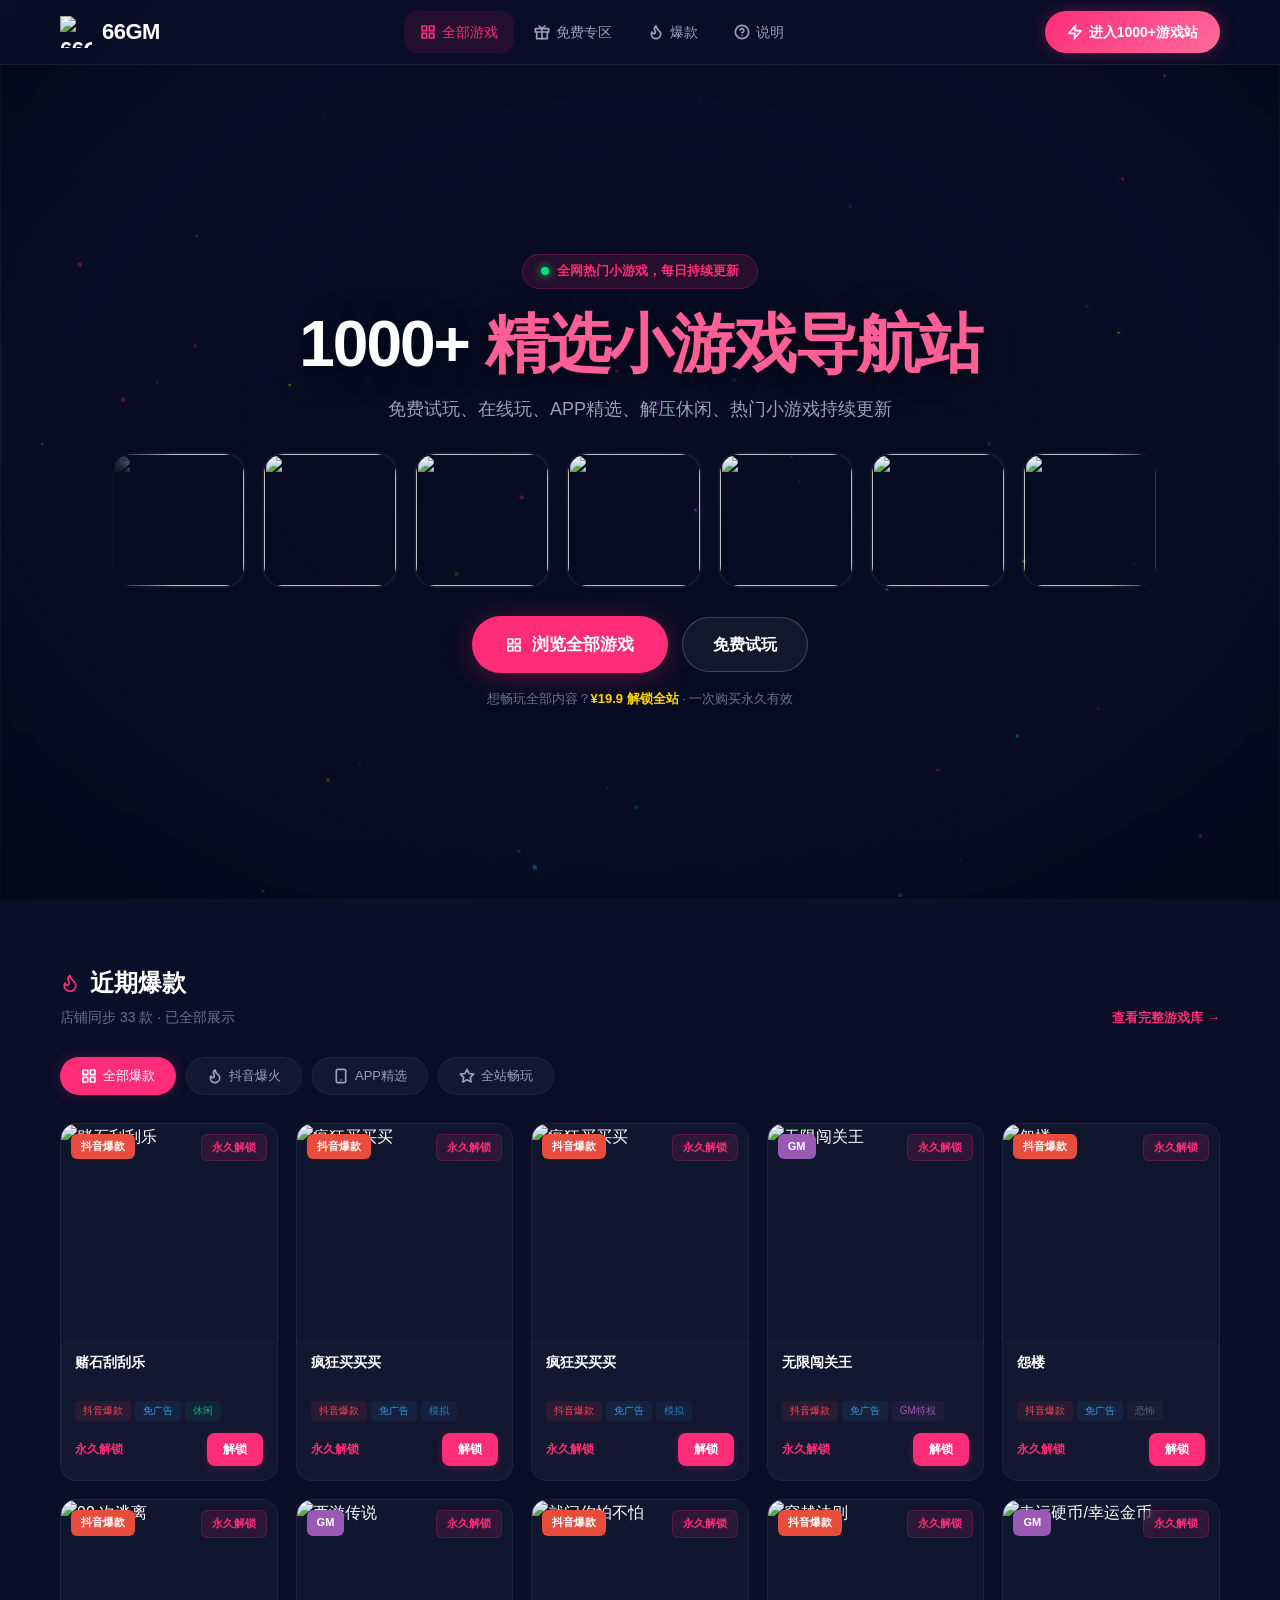
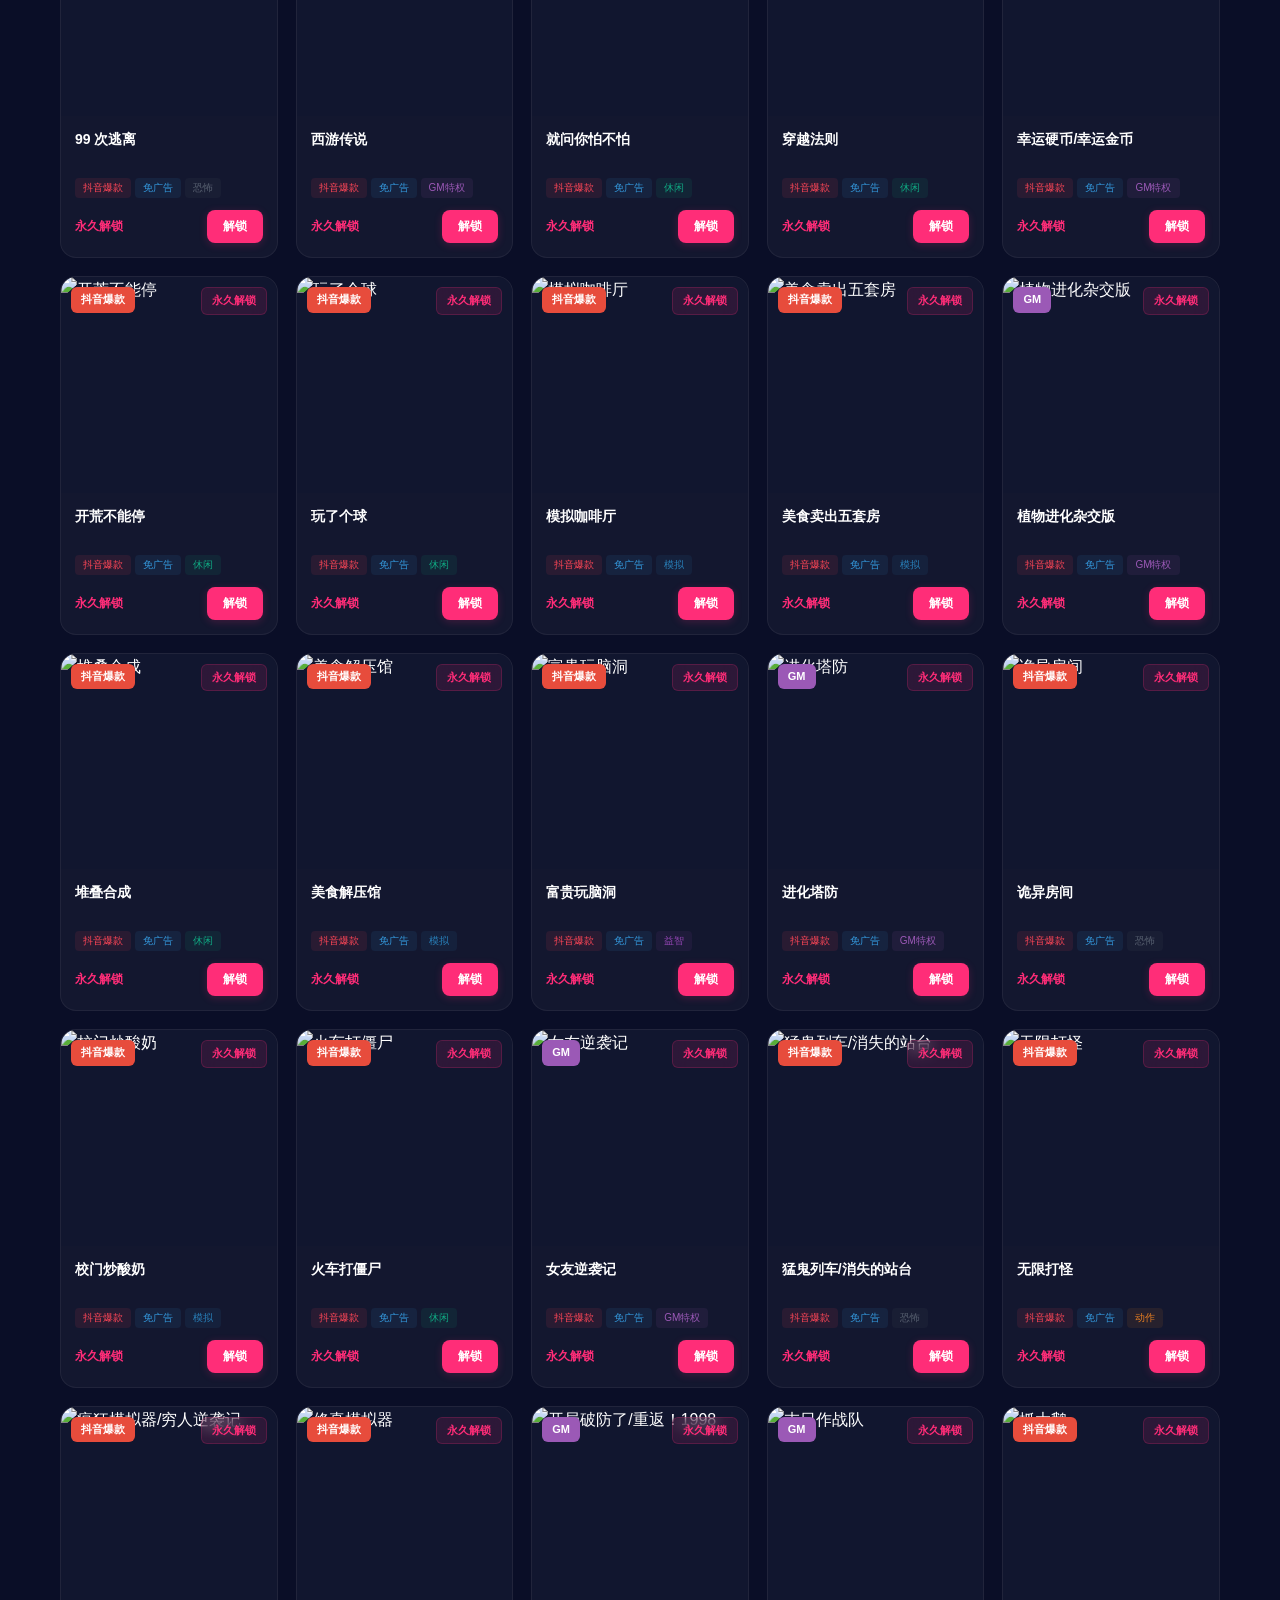
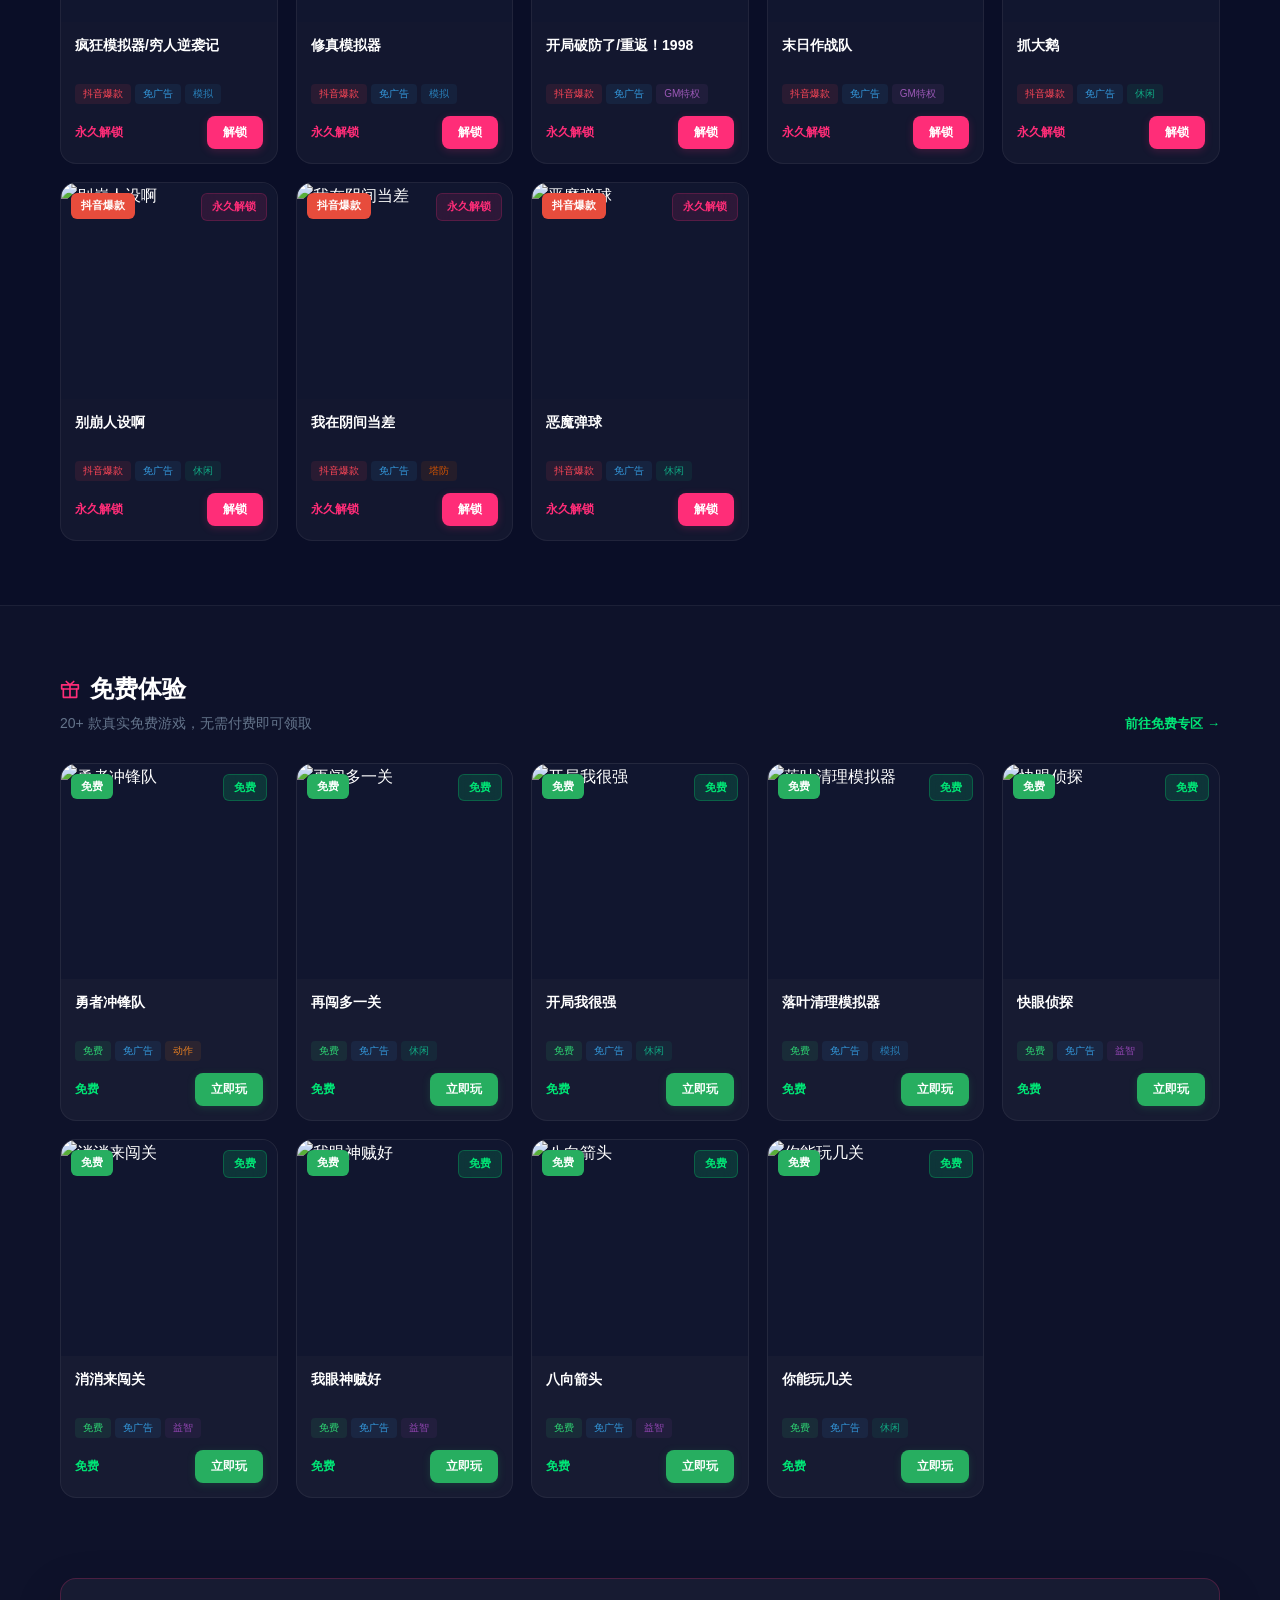
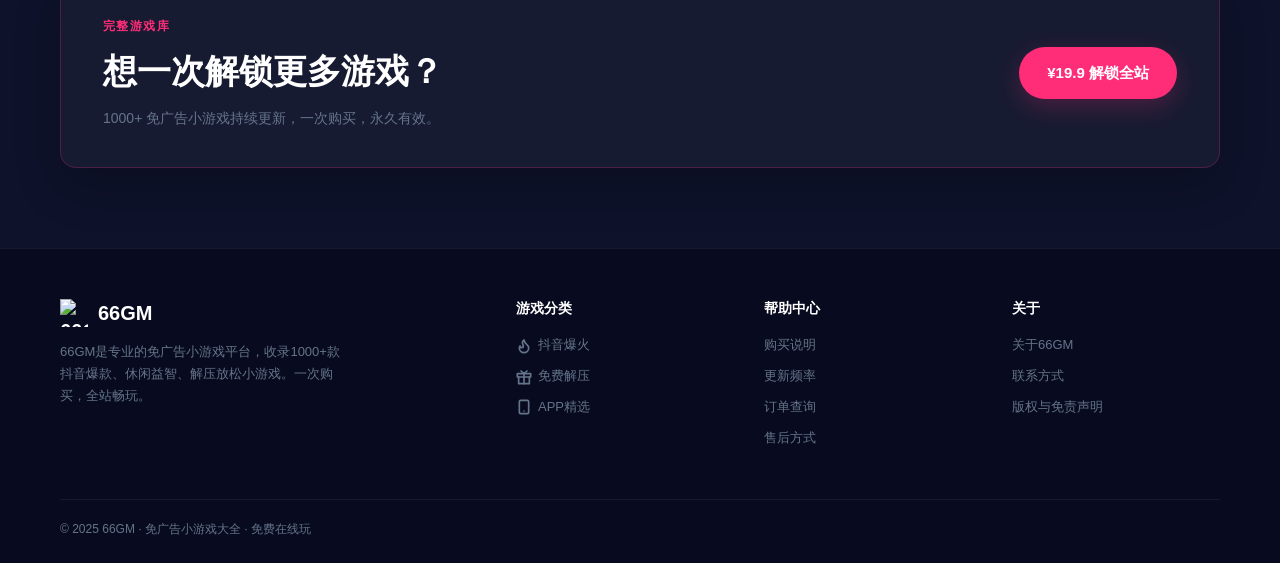
==== commit d97377ad: "feat(seo): 新增游戏详情页并接入百度统计 为首批轮播游戏增加静态详情页与站内路由，更新首页 SEO 文案与 sitemap，并在全站公开页面接入百度统计。  Co-authored-by: " ====
--- a/index.html
+++ b/index.html
@@ -3,10 +3,21 @@
 <head>
   <meta charset="UTF-8">
   <meta name="viewport" content="width=device-width, initial-scale=1.0">
-  <title>66GM - 免广告小游戏大全 | 1000+游戏畅玩</title>
-  <meta name="description" content="66GM收录1000+免广告小游戏，抖音爆款、休闲益智、解压放松，一次购买全站畅玩">
+  <title>66GM小游戏导航｜免费在线小游戏、解压小游戏、热门游戏合集</title>
+  <meta name="description" content="66GM 是一个精选小游戏导航站，收录休闲、解压、经营、益智、动作等小游戏，提供免费试玩、在线玩、APP精选和全站畅玩入口，持续更新热门小游戏。">
+  <meta name="keywords" content="免广告小游戏,抖音小游戏免广告,某音小游戏无广告,抖音免广告小游戏,无广告小游戏,小游戏免广告入口,某音小游戏入口,小游戏去广告版,免广告游戏在线玩" />
+  <link rel="canonical" href="https://66gm.top/">
   <link rel="stylesheet" href="css/style.css">
   <link rel="icon" href="images/logo-icon.png">
+  <script>
+  var _hmt = _hmt || [];
+  (function() {
+    var hm = document.createElement("script");
+    hm.src = "https://hm.baidu.com/hm.js?d4c6a8b6f48db79d196d297999cf4aea";
+    var s = document.getElementsByTagName("script")[0];
+    s.parentNode.insertBefore(hm, s);
+  })();
+  </script>
 </head>
 <body>
   <!-- Navigation -->
@@ -63,8 +74,8 @@
         <span class="pulse"></span>
         全网热门小游戏，每日持续更新
       </div>
-      <h1 class="hero-title">1000+ <span>免广告小游戏</span></h1>
-      <p class="hero-subtitle">抖音爆款、休闲解压、益智闯关，还有免费游戏 · 持续更新</p>
+      <h1 class="hero-title">1000+ <span>精选小游戏导航站</span></h1>
+      <p class="hero-subtitle">免费试玩、在线玩、APP精选、解压休闲、热门小游戏持续更新</p>
 
       <!-- Game strip -->
       <div class="hero-gamestrip" aria-label="热门游戏封面">
--- a/css/style.css
+++ b/css/style.css
@@ -847,6 +847,51 @@
 }
 
 .legal-contact:hover { color: #ff4b88; }
+
+/* ===== Game Detail Page ===== */
+.game-title-link { color: inherit; text-decoration: none; }
+.game-title-link:hover { color: var(--neon-pink); }
+
+.game-detail-page {
+  min-height: calc(100vh - 120px);
+  padding: 104px 20px 64px;
+}
+
+.game-detail-shell { width: min(1040px, 100%); margin: 0 auto; }
+.game-breadcrumb { margin-bottom: 20px; color: var(--text-muted); font-size: 14px; }
+.game-breadcrumb a { color: var(--text-secondary); text-decoration: none; }
+.game-breadcrumb a:hover { color: var(--neon-pink); }
+
+.game-detail-hero {
+  display: grid;
+  grid-template-columns: minmax(240px, 360px) 1fr;
+  gap: 40px;
+  padding: 36px;
+  background: var(--bg-card);
+  border: 1px solid var(--border);
+  border-radius: var(--radius-lg);
+}
+
+.game-detail-cover { width: 100%; aspect-ratio: 1; object-fit: cover; border-radius: 24px; }
+.game-detail-kicker { display: inline-flex; margin-bottom: 14px; color: var(--neon-pink); font-size: 13px; font-weight: 700; }
+.game-detail-copy h1 { margin-bottom: 14px; font-size: clamp(32px, 5vw, 50px); line-height: 1.15; }
+.game-detail-summary { color: var(--text-secondary); font-size: 16px; line-height: 1.9; }
+.game-detail-tags { display: flex; flex-wrap: wrap; gap: 8px; margin: 20px 0; }
+.game-detail-tags span { padding: 6px 12px; color: var(--text-secondary); background: var(--bg-secondary); border: 1px solid var(--border); border-radius: 999px; font-size: 13px; }
+.game-detail-meta { display: grid; grid-template-columns: repeat(2, minmax(0, 1fr)); gap: 12px; margin: 22px 0; }
+.game-detail-meta div { padding: 14px; background: var(--bg-secondary); border-radius: var(--radius); }
+.game-detail-meta dt { color: var(--text-muted); font-size: 12px; }
+.game-detail-meta dd { margin-top: 4px; color: var(--text); font-weight: 700; }
+.game-detail-action { display: inline-flex; align-items: center; justify-content: center; padding: 14px 24px; color: #fff; background: var(--neon-pink); border-radius: var(--radius); font-weight: 800; text-decoration: none; }
+.game-detail-note { margin-top: 12px; color: var(--text-muted); font-size: 12px; }
+
+.game-detail-content { display: grid; grid-template-columns: 1.4fr .8fr; gap: 24px; margin-top: 24px; }
+.game-detail-section { padding: 30px; background: var(--bg-card); border: 1px solid var(--border); border-radius: var(--radius-lg); }
+.game-detail-section h2 { margin-bottom: 12px; font-size: 22px; }
+.game-detail-section p, .game-detail-section li { color: var(--text-secondary); font-size: 14px; line-height: 1.9; }
+.game-detail-section ul { padding-left: 20px; }
+.game-detail-section + .game-detail-section { margin-top: 24px; }
+.game-screenshot-placeholder { display: grid; place-items: center; min-height: 180px; padding: 24px; color: var(--text-muted); background: var(--bg-secondary); border: 1px dashed var(--border); border-radius: var(--radius); text-align: center; }
 
 /* ===== Toast ===== */
 .toast {
@@ -958,6 +1003,11 @@
   .site-cta-card { align-items: flex-start; flex-direction: column; padding: 28px 24px; }
   .gamestrip-track { gap: 12px; animation-duration: 26s; }
   .gamestrip-item { width: 100px; height: 100px; border-radius: 18px; }
+  .game-detail-page { padding: 88px 14px 40px; }
+  .game-detail-hero { grid-template-columns: 1fr; gap: 24px; padding: 22px; }
+  .game-detail-cover { width: min(100%, 360px); margin: 0 auto; }
+  .game-detail-content { grid-template-columns: 1fr; }
+  .game-detail-section { padding: 24px 20px; }
 }
 
 @media (max-width: 480px) {
